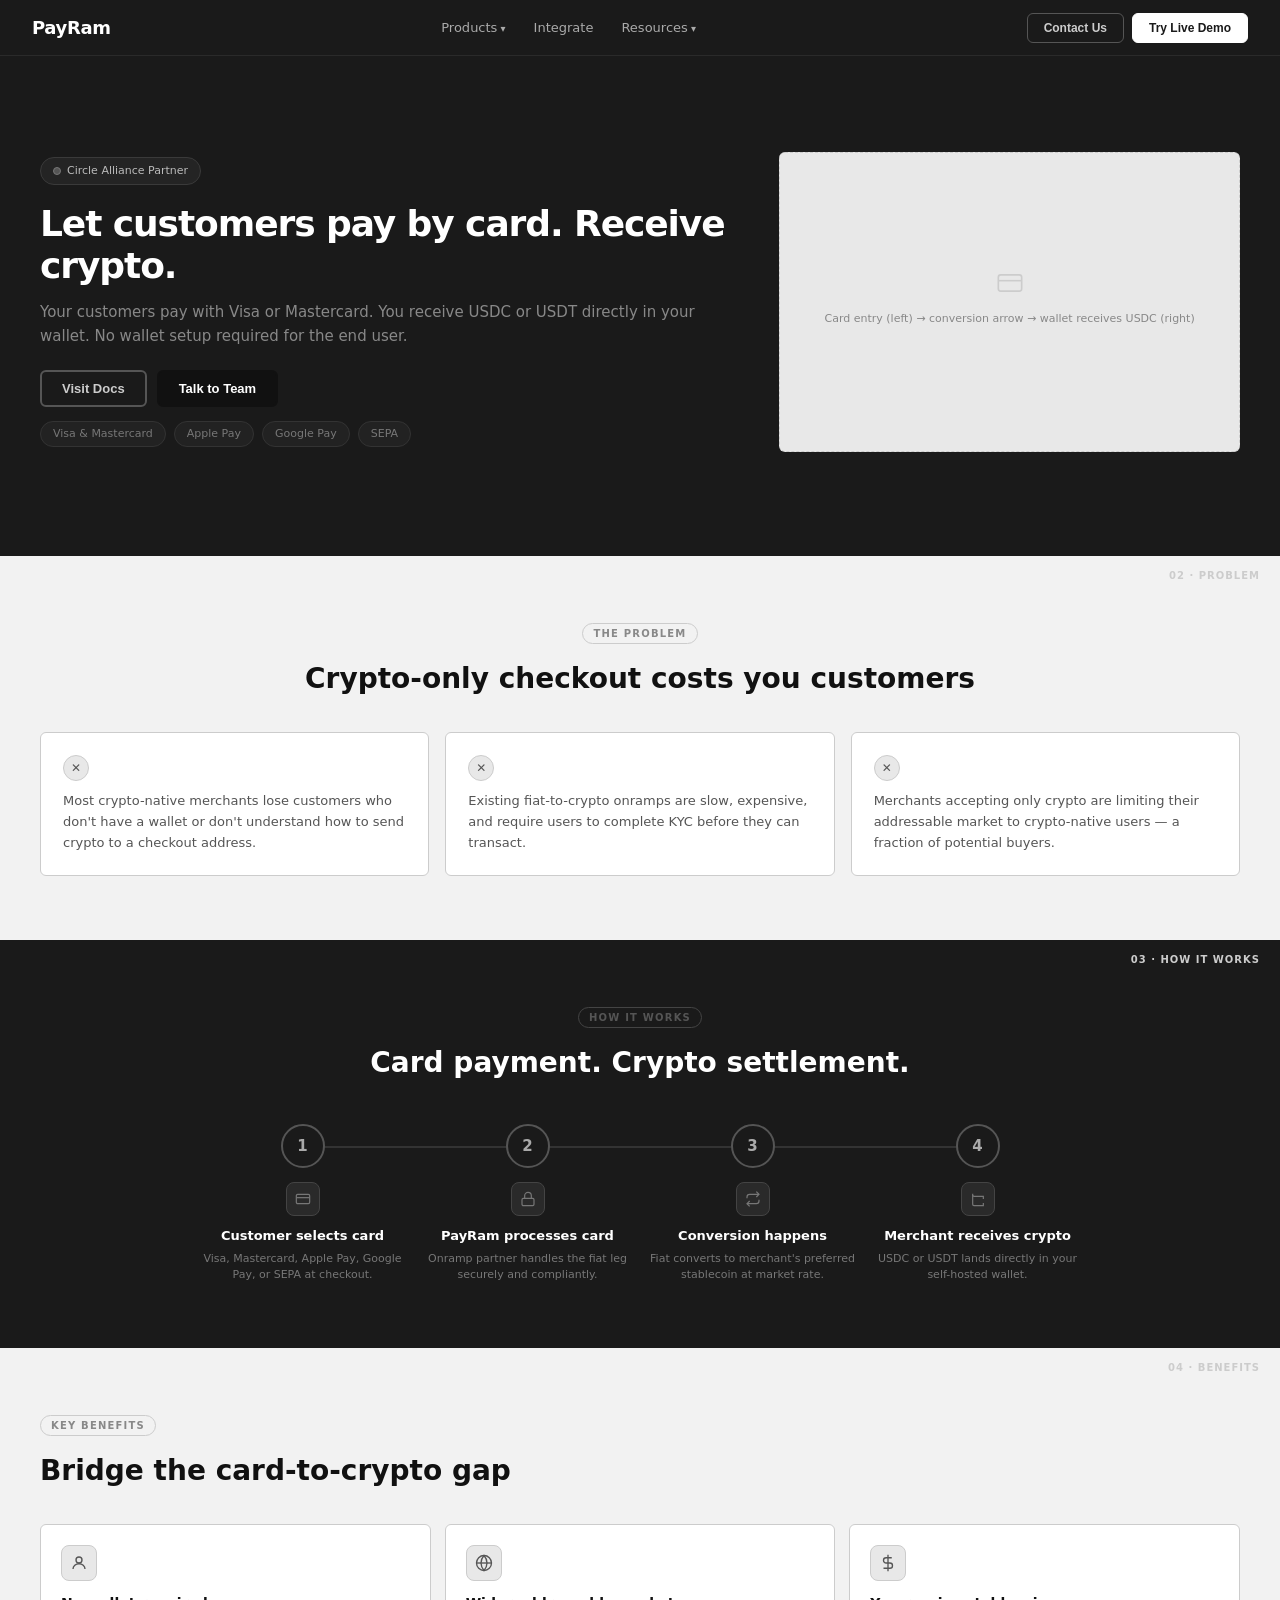
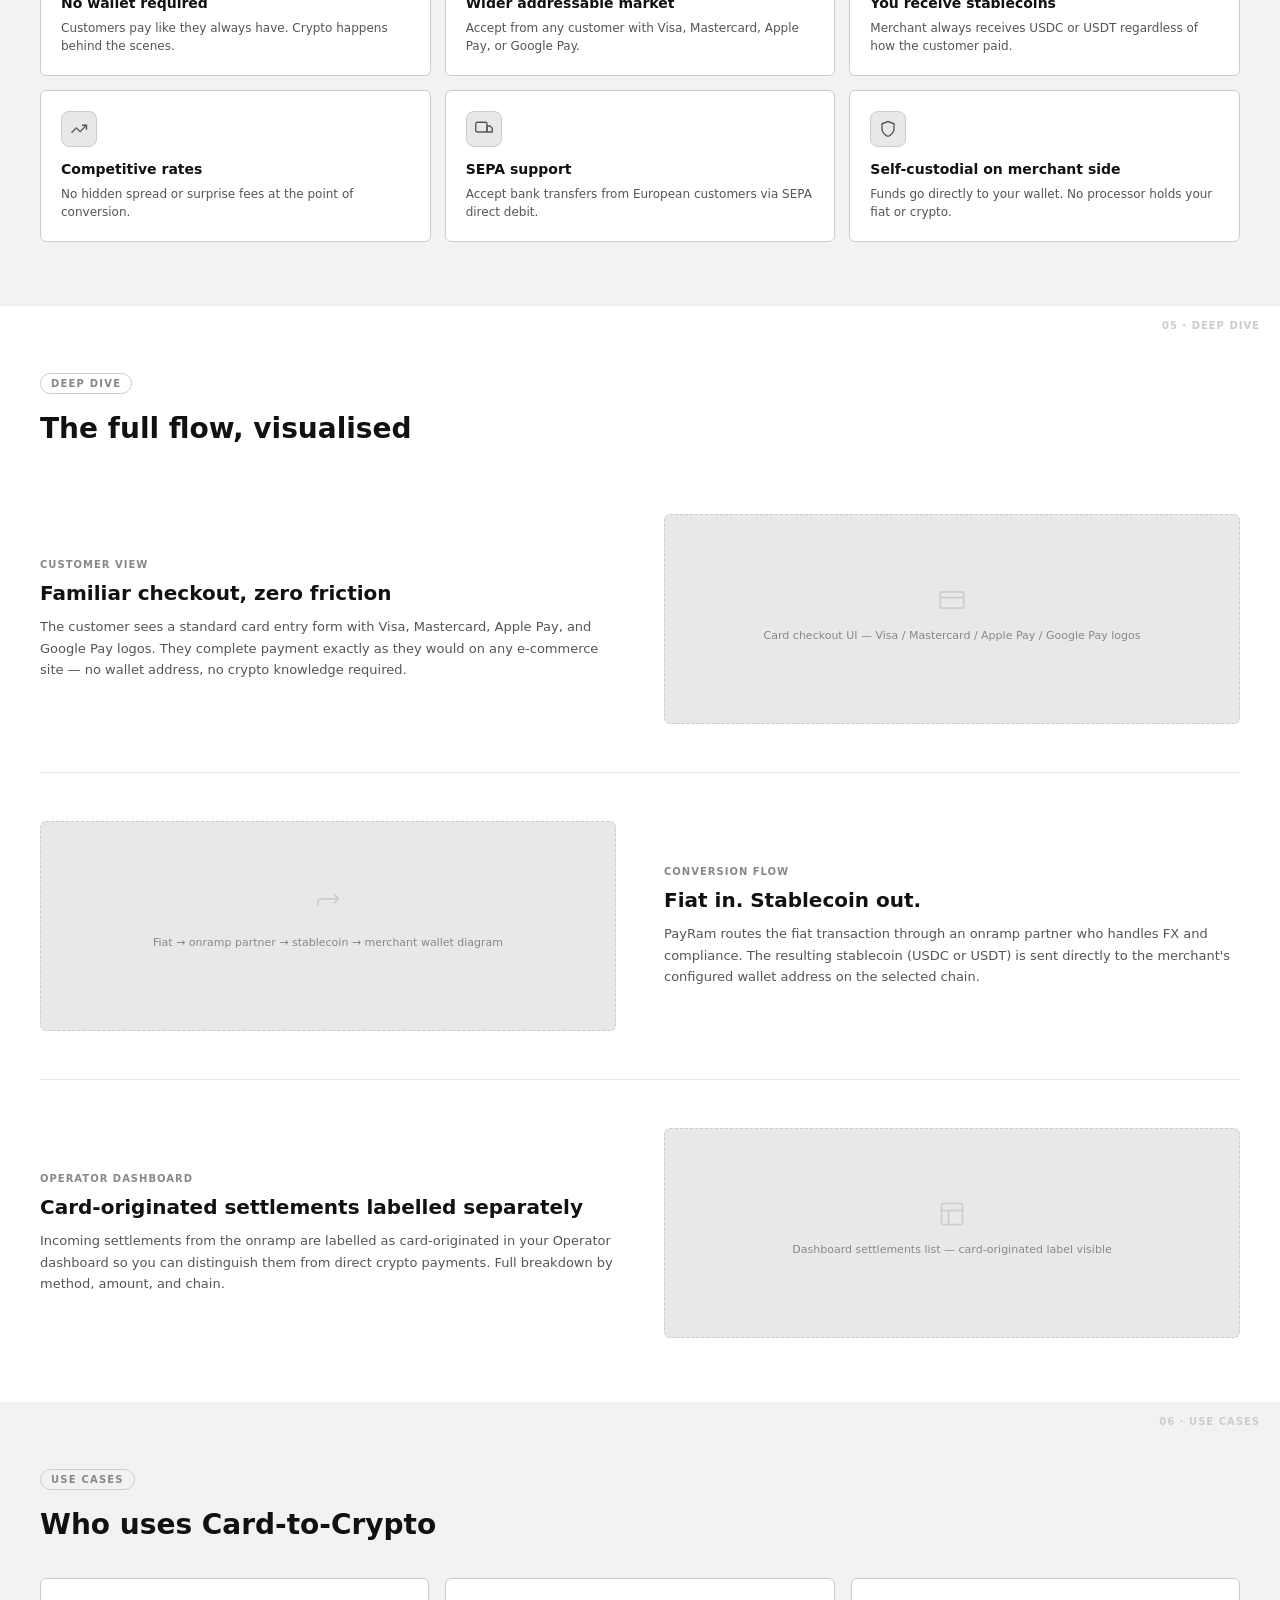
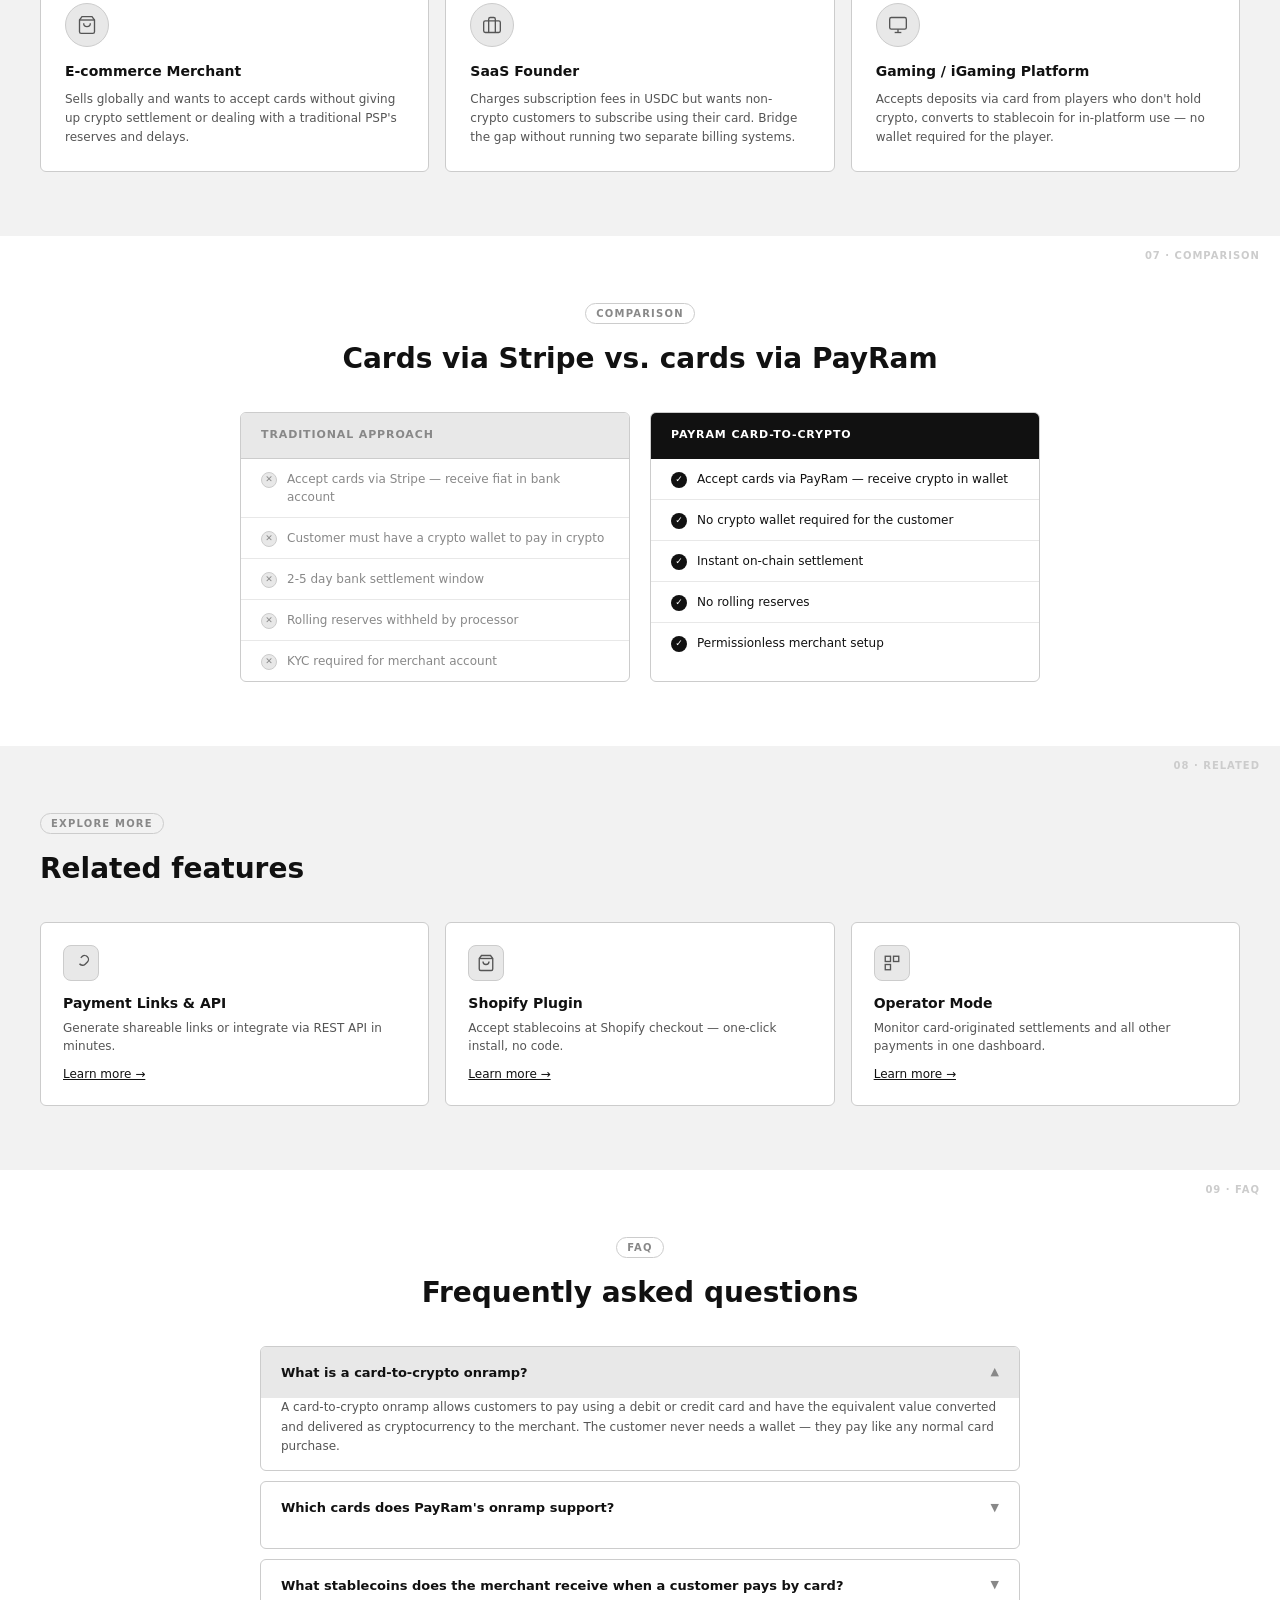
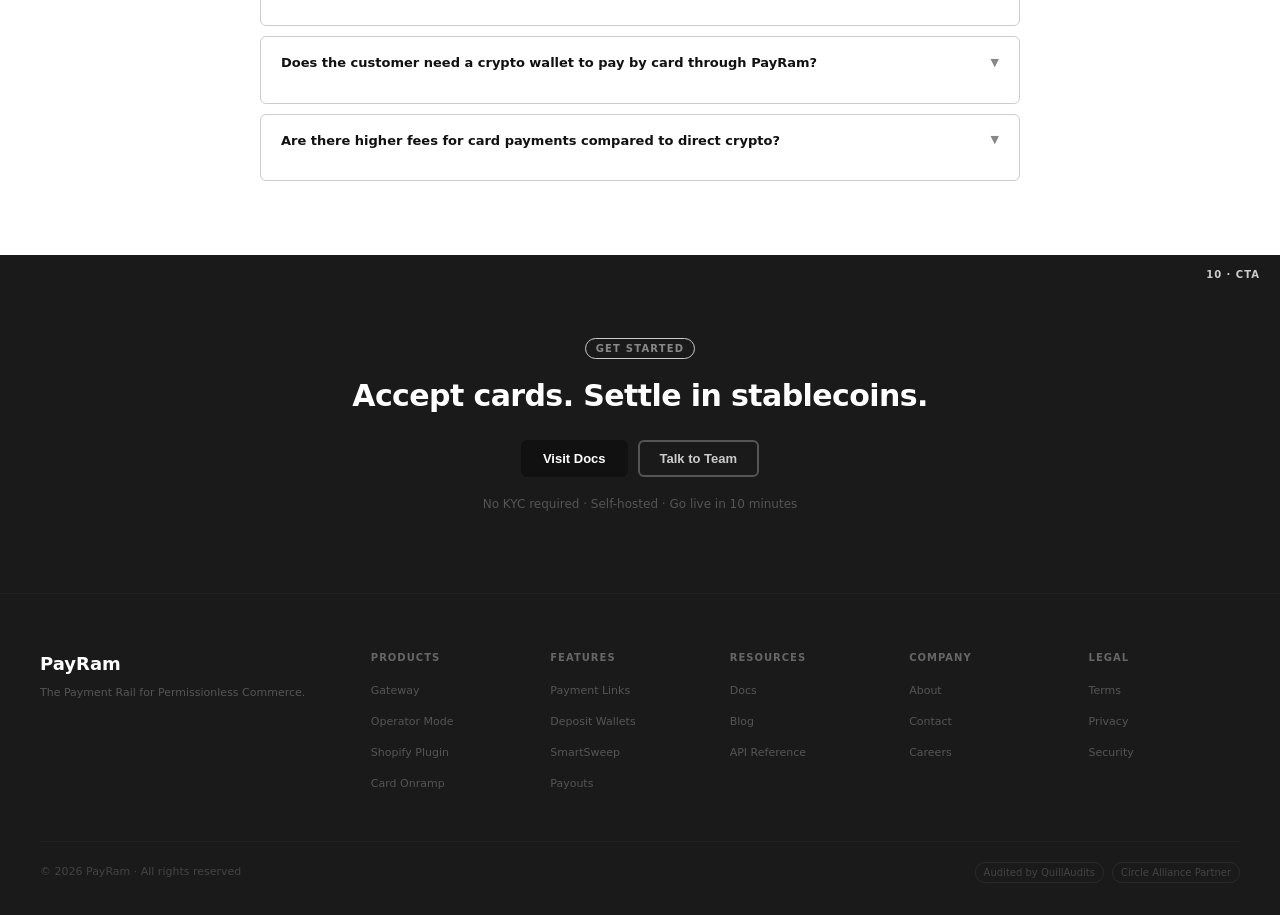
==== card-to-crypto.html @ 469abae8 "Add 8 feature page wireframes + shared CSS Pages built (all 10 sections each): - gateway.html       " ====
<!DOCTYPE html>
<html lang="en">
<head>
<meta charset="UTF-8" /><meta name="viewport" content="width=device-width, initial-scale=1.0" />
<title>Card-to-Crypto Onramp — PayRam Wireframe</title>
<link rel="stylesheet" href="wf.css" />
</head>
<body>

<nav class="nav">
  <a href="index.html" class="nav-logo">PayRam</a>
  <div class="nav-links"><span class="nav-link arr">Products</span><span class="nav-link">Integrate</span><span class="nav-link arr">Resources</span></div>
  <div class="nav-right"><button class="nav-btn nav-btn-ghost">Contact Us</button><button class="nav-btn nav-btn-solid">Try Live Demo</button></div>
</nav>

<!-- ① HERO -->
<div class="hero-fp" data-s="01 · HERO">
  <div>
    <div class="hero-badge"><div class="badge-dot"></div> Circle Alliance Partner</div>
    <h1>Let customers pay by card. Receive crypto.</h1>
    <p class="hdesc">Your customers pay with Visa or Mastercard. You receive USDC or USDT directly in your wallet. No wallet setup required for the end user.</p>
    <div class="btn-row">
      <button class="btn btn-outline" style="border-color:#555;color:#ccc">Visit Docs</button>
      <button class="btn btn-solid">Talk to Team</button>
    </div>
    <div class="pill-row">
      <span class="pill">Visa &amp; Mastercard</span>
      <span class="pill">Apple Pay</span>
      <span class="pill">Google Pay</span>
      <span class="pill">SEPA</span>
    </div>
  </div>
  <div class="ph" style="height:300px;">
    <svg viewBox="0 0 24 24"><rect x="2" y="5" width="20" height="14" rx="2"/><line x1="2" y1="10" x2="22" y2="10"/></svg>
    <div class="ph-label">Card entry (left) → conversion arrow → wallet receives USDC (right)</div>
  </div>
</div>

<!-- ② PROBLEM -->
<section class="s-gray" data-s="02 · PROBLEM">
  <div class="center"><span class="section-tag">The Problem</span><div class="section-heading">Crypto-only checkout costs you customers</div></div>
  <div class="prob-grid">
    <div class="prob-item"><div class="prob-x">✕</div><div class="prob-text">Most crypto-native merchants lose customers who don't have a wallet or don't understand how to send crypto to a checkout address.</div></div>
    <div class="prob-item"><div class="prob-x">✕</div><div class="prob-text">Existing fiat-to-crypto onramps are slow, expensive, and require users to complete KYC before they can transact.</div></div>
    <div class="prob-item"><div class="prob-x">✕</div><div class="prob-text">Merchants accepting only crypto are limiting their addressable market to crypto-native users — a fraction of potential buyers.</div></div>
  </div>
</section>

<!-- ③ HOW IT WORKS -->
<section class="s-dark" data-s="03 · HOW IT WORKS">
  <div class="center"><span class="section-tag">How It Works</span><div class="section-heading">Card payment. Crypto settlement.</div></div>
  <div class="steps-wrap">
    <div class="steps-row">
      <div class="step">
        <div class="step-num">1</div>
        <div class="step-icon"><svg viewBox="0 0 24 24"><rect x="2" y="5" width="20" height="14" rx="2"/><line x1="2" y1="10" x2="22" y2="10"/></svg></div>
        <div class="step-title">Customer selects card</div>
        <div class="step-desc">Visa, Mastercard, Apple Pay, Google Pay, or SEPA at checkout.</div>
      </div>
      <div class="step">
        <div class="step-num">2</div>
        <div class="step-icon"><svg viewBox="0 0 24 24"><rect x="3" y="11" width="18" height="11" rx="2"/><path d="M7 11V7a5 5 0 0 1 10 0v4"/></svg></div>
        <div class="step-title">PayRam processes card</div>
        <div class="step-desc">Onramp partner handles the fiat leg securely and compliantly.</div>
      </div>
      <div class="step">
        <div class="step-num">3</div>
        <div class="step-icon"><svg viewBox="0 0 24 24"><polyline points="17 1 21 5 17 9"/><path d="M3 11V9a4 4 0 0 1 4-4h14"/><polyline points="7 23 3 19 7 15"/><path d="M21 13v2a4 4 0 0 1-4 4H3"/></svg></div>
        <div class="step-title">Conversion happens</div>
        <div class="step-desc">Fiat converts to merchant's preferred stablecoin at market rate.</div>
      </div>
      <div class="step">
        <div class="step-num">4</div>
        <div class="step-icon"><svg viewBox="0 0 24 24"><path d="M20 12V8H6a2 2 0 0 1-2-2V4"/><path d="M4 6v14a2 2 0 0 0 2 2h14v-4"/></svg></div>
        <div class="step-title">Merchant receives crypto</div>
        <div class="step-desc">USDC or USDT lands directly in your self-hosted wallet.</div>
      </div>
    </div>
  </div>
</section>

<!-- ④ BENEFITS -->
<section class="s-gray" data-s="04 · BENEFITS">
  <span class="section-tag">Key Benefits</span>
  <div class="section-heading">Bridge the card-to-crypto gap</div>
  <div class="benefits-grid">
    <div class="card"><div class="ci"><svg viewBox="0 0 24 24"><circle cx="12" cy="8" r="4"/><path d="M4 20c0-4 3.6-7 8-7s8 3 8 7"/></svg></div><div class="ct">No wallet required</div><div class="cd">Customers pay like they always have. Crypto happens behind the scenes.</div></div>
    <div class="card"><div class="ci"><svg viewBox="0 0 24 24"><circle cx="12" cy="12" r="10"/><line x1="2" y1="12" x2="22" y2="12"/><path d="M12 2a15.3 15.3 0 0 1 4 10 15.3 15.3 0 0 1-4 10 15.3 15.3 0 0 1-4-10 15.3 15.3 0 0 1 4-10z"/></svg></div><div class="ct">Wider addressable market</div><div class="cd">Accept from any customer with Visa, Mastercard, Apple Pay, or Google Pay.</div></div>
    <div class="card"><div class="ci"><svg viewBox="0 0 24 24"><line x1="12" y1="1" x2="12" y2="23"/><path d="M17 5H9.5a3.5 3.5 0 0 0 0 7h5a3.5 3.5 0 0 1 0 7H6"/></svg></div><div class="ct">You receive stablecoins</div><div class="cd">Merchant always receives USDC or USDT regardless of how the customer paid.</div></div>
    <div class="card"><div class="ci"><svg viewBox="0 0 24 24"><polyline points="22 7 13.5 15.5 8.5 10.5 2 17"/><polyline points="16 7 22 7 22 13"/></svg></div><div class="ct">Competitive rates</div><div class="cd">No hidden spread or surprise fees at the point of conversion.</div></div>
    <div class="card"><div class="ci"><svg viewBox="0 0 24 24"><rect x="1" y="3" width="15" height="13" rx="2"/><polygon points="16 8 20 8 23 11 23 16 16 16 16 8"/></svg></div><div class="ct">SEPA support</div><div class="cd">Accept bank transfers from European customers via SEPA direct debit.</div></div>
    <div class="card"><div class="ci"><svg viewBox="0 0 24 24"><path d="M12 22s8-4 8-10V5l-8-3-8 3v7c0 6 8 10 8 10z"/></svg></div><div class="ct">Self-custodial on merchant side</div><div class="cd">Funds go directly to your wallet. No processor holds your fiat or crypto.</div></div>
  </div>
</section>

<!-- ⑤ DEEP DIVE -->
<section class="s-white" data-s="05 · DEEP DIVE">
  <span class="section-tag">Deep Dive</span>
  <div class="section-heading">The full flow, visualised</div>
  <div class="deepdive-rows">
    <div class="ddr">
      <div class="ddr-text"><div class="ddr-label">Customer view</div><div class="ddr-title">Familiar checkout, zero friction</div><div class="ddr-desc">The customer sees a standard card entry form with Visa, Mastercard, Apple Pay, and Google Pay logos. They complete payment exactly as they would on any e-commerce site — no wallet address, no crypto knowledge required.</div></div>
      <div class="ddr-visual"><div class="ph" style="height:210px;"><svg viewBox="0 0 24 24"><rect x="2" y="5" width="20" height="14" rx="2"/><line x1="2" y1="10" x2="22" y2="10"/></svg><div class="ph-label">Card checkout UI — Visa / Mastercard / Apple Pay / Google Pay logos</div></div></div>
    </div>
    <div class="ddr flip">
      <div class="ddr-text"><div class="ddr-label">Conversion flow</div><div class="ddr-title">Fiat in. Stablecoin out.</div><div class="ddr-desc">PayRam routes the fiat transaction through an onramp partner who handles FX and compliance. The resulting stablecoin (USDC or USDT) is sent directly to the merchant's configured wallet address on the selected chain.</div></div>
      <div class="ddr-visual"><div class="ph" style="height:210px;"><svg viewBox="0 0 24 24"><polyline points="17 1 21 5 17 9"/><path d="M3 11V9a4 4 0 0 1 4-4h14"/></svg><div class="ph-label">Fiat → onramp partner → stablecoin → merchant wallet diagram</div></div></div>
    </div>
    <div class="ddr">
      <div class="ddr-text"><div class="ddr-label">Operator dashboard</div><div class="ddr-title">Card-originated settlements labelled separately</div><div class="ddr-desc">Incoming settlements from the onramp are labelled as card-originated in your Operator dashboard so you can distinguish them from direct crypto payments. Full breakdown by method, amount, and chain.</div></div>
      <div class="ddr-visual"><div class="ph" style="height:210px;"><svg viewBox="0 0 24 24"><rect x="3" y="3" width="18" height="18" rx="2"/><line x1="3" y1="9" x2="21" y2="9"/><line x1="9" y1="21" x2="9" y2="9"/></svg><div class="ph-label">Dashboard settlements list — card-originated label visible</div></div></div>
    </div>
  </div>
</section>

<!-- ⑥ USE CASES -->
<section class="s-gray" data-s="06 · USE CASES">
  <span class="section-tag">Use Cases</span>
  <div class="section-heading">Who uses Card-to-Crypto</div>
  <div class="persona-grid">
    <div class="persona-card"><div class="persona-icon"><svg viewBox="0 0 24 24"><path d="M6 2L3 6v14a2 2 0 0 0 2 2h14a2 2 0 0 0 2-2V6l-3-4z"/><line x1="3" y1="6" x2="21" y2="6"/><path d="M16 10a4 4 0 0 1-8 0"/></svg></div><div class="persona-title">E-commerce Merchant</div><div class="persona-desc">Sells globally and wants to accept cards without giving up crypto settlement or dealing with a traditional PSP's reserves and delays.</div></div>
    <div class="persona-card"><div class="persona-icon"><svg viewBox="0 0 24 24"><rect x="2" y="7" width="20" height="14" rx="2"/><path d="M16 21V5a2 2 0 0 0-2-2h-4a2 2 0 0 0-2 2v16"/></svg></div><div class="persona-title">SaaS Founder</div><div class="persona-desc">Charges subscription fees in USDC but wants non-crypto customers to subscribe using their card. Bridge the gap without running two separate billing systems.</div></div>
    <div class="persona-card"><div class="persona-icon"><svg viewBox="0 0 24 24"><rect x="2" y="3" width="20" height="14" rx="2"/><path d="M8 21h8"/><path d="M12 17v4"/></svg></div><div class="persona-title">Gaming / iGaming Platform</div><div class="persona-desc">Accepts deposits via card from players who don't hold crypto, converts to stablecoin for in-platform use — no wallet required for the player.</div></div>
  </div>
</section>

<!-- ⑦ COMPARISON -->
<section class="s-white" data-s="07 · COMPARISON">
  <div class="center"><span class="section-tag">Comparison</span><div class="section-heading">Cards via Stripe vs. cards via PayRam</div></div>
  <div class="cmp-split">
    <div class="cmp-col">
      <div class="cmp-hdr old">Traditional Approach</div>
      <div class="cmp-row old-row"><div class="cmp-dot x">✕</div>Accept cards via Stripe — receive fiat in bank account</div>
      <div class="cmp-row old-row"><div class="cmp-dot x">✕</div>Customer must have a crypto wallet to pay in crypto</div>
      <div class="cmp-row old-row"><div class="cmp-dot x">✕</div>2-5 day bank settlement window</div>
      <div class="cmp-row old-row"><div class="cmp-dot x">✕</div>Rolling reserves withheld by processor</div>
      <div class="cmp-row old-row"><div class="cmp-dot x">✕</div>KYC required for merchant account</div>
    </div>
    <div class="cmp-col">
      <div class="cmp-hdr new">PayRam Card-to-Crypto</div>
      <div class="cmp-row new-row"><div class="cmp-dot ok">✓</div>Accept cards via PayRam — receive crypto in wallet</div>
      <div class="cmp-row new-row"><div class="cmp-dot ok">✓</div>No crypto wallet required for the customer</div>
      <div class="cmp-row new-row"><div class="cmp-dot ok">✓</div>Instant on-chain settlement</div>
      <div class="cmp-row new-row"><div class="cmp-dot ok">✓</div>No rolling reserves</div>
      <div class="cmp-row new-row"><div class="cmp-dot ok">✓</div>Permissionless merchant setup</div>
    </div>
  </div>
</section>

<!-- ⑧ RELATED -->
<section class="s-gray" data-s="08 · RELATED">
  <span class="section-tag">Explore More</span><div class="section-heading">Related features</div>
  <div class="related-grid">
    <div class="related-card card"><div class="ci"><svg viewBox="0 0 24 24"><path d="M10 13a5 5 0 0 0 7.54.54l3-3a5 5 0 0 0-7.07-7.07l-1.72 1.71"/></svg></div><div class="ct">Payment Links &amp; API</div><div class="cd">Generate shareable links or integrate via REST API in minutes.</div><a class="related-link" href="payment-links.html">Learn more →</a></div>
    <div class="related-card card"><div class="ci"><svg viewBox="0 0 24 24"><path d="M6 2L3 6v14a2 2 0 0 0 2 2h14a2 2 0 0 0 2-2V6l-3-4z"/><line x1="3" y1="6" x2="21" y2="6"/><path d="M16 10a4 4 0 0 1-8 0"/></svg></div><div class="ct">Shopify Plugin</div><div class="cd">Accept stablecoins at Shopify checkout — one-click install, no code.</div><a class="related-link" href="shopify.html">Learn more →</a></div>
    <div class="related-card card"><div class="ci"><svg viewBox="0 0 24 24"><rect x="3" y="3" width="7" height="7"/><rect x="14" y="3" width="7" height="7"/><rect x="3" y="14" width="7" height="7"/></svg></div><div class="ct">Operator Mode</div><div class="cd">Monitor card-originated settlements and all other payments in one dashboard.</div><a class="related-link" href="operator.html">Learn more →</a></div>
  </div>
</section>

<!-- ⑨ FAQ -->
<section class="s-white" data-s="09 · FAQ">
  <div class="center"><span class="section-tag">FAQ</span><div class="section-heading">Frequently asked questions</div></div>
  <div class="faq-wrap">
    <div class="faq-item open"><div class="faq-q">What is a card-to-crypto onramp? <span class="faq-arrow">▲</span></div><div class="faq-a">A card-to-crypto onramp allows customers to pay using a debit or credit card and have the equivalent value converted and delivered as cryptocurrency to the merchant. The customer never needs a wallet — they pay like any normal card purchase.</div></div>
    <div class="faq-item"><div class="faq-q">Which cards does PayRam's onramp support? <span class="faq-arrow">▼</span></div><div class="faq-a"></div></div>
    <div class="faq-item"><div class="faq-q">What stablecoins does the merchant receive when a customer pays by card? <span class="faq-arrow">▼</span></div><div class="faq-a"></div></div>
    <div class="faq-item"><div class="faq-q">Does the customer need a crypto wallet to pay by card through PayRam? <span class="faq-arrow">▼</span></div><div class="faq-a"></div></div>
    <div class="faq-item"><div class="faq-q">Are there higher fees for card payments compared to direct crypto? <span class="faq-arrow">▼</span></div><div class="faq-a"></div></div>
  </div>
</section>

<!-- ⑩ CTA -->
<section class="cta-sec" data-s="10 · CTA">
  <div class="section-tag">Get Started</div>
  <div class="cta-headline">Accept cards. Settle in stablecoins.</div>
  <div class="btn-row"><button class="btn btn-solid">Visit Docs</button><button class="btn btn-outline" style="border-color:#555;color:#ccc">Talk to Team</button></div>
  <div class="cta-sub">No KYC required · Self-hosted · Go live in 10 minutes</div>
</section>

<footer class="footer">
  <div class="footer-cols">
    <div><div class="footer-logo">PayRam</div><div class="footer-tagline">The Payment Rail for Permissionless Commerce.</div></div>
    <div><div class="footer-col-title">Products</div><ul class="footer-links"><li><a href="gateway.html">Gateway</a></li><li><a href="operator.html">Operator Mode</a></li><li><a href="shopify.html">Shopify Plugin</a></li><li><a href="card-to-crypto.html">Card Onramp</a></li></ul></div>
    <div><div class="footer-col-title">Features</div><ul class="footer-links"><li><a href="payment-links.html">Payment Links</a></li><li><a href="deposit-wallets.html">Deposit Wallets</a></li><li><a href="smartsweep.html">SmartSweep</a></li><li><a href="payouts.html">Payouts</a></li></ul></div>
    <div><div class="footer-col-title">Resources</div><ul class="footer-links"><li><a href="#">Docs</a></li><li><a href="#">Blog</a></li><li><a href="#">API Reference</a></li></ul></div>
    <div><div class="footer-col-title">Company</div><ul class="footer-links"><li><a href="#">About</a></li><li><a href="#">Contact</a></li><li><a href="#">Careers</a></li></ul></div>
    <div><div class="footer-col-title">Legal</div><ul class="footer-links"><li><a href="#">Terms</a></li><li><a href="#">Privacy</a></li><li><a href="#">Security</a></li></ul></div>
  </div>
  <div class="footer-bar"><div class="footer-bar-text">© 2026 PayRam · All rights reserved</div><div class="footer-bar-badges"><span class="footer-bar-badge">Audited by QuillAudits</span><span class="footer-bar-badge">Circle Alliance Partner</span></div></div>
</footer>
</body></html>
---- wf.css ----
/* ═══════════════════════════════════════════════════
   wf.css — PayRam Feature Page Wireframe Shared Styles
═══════════════════════════════════════════════════ */
*, *::before, *::after { box-sizing: border-box; margin: 0; padding: 0; }

:root {
  --black: #111;
  --dark:  #1a1a1a;
  --mid:   #555;
  --light: #888;
  --border:#ccc;
  --pale:  #e8e8e8;
  --bg:    #f2f2f2;
  --white: #fff;
  --r:     6px;
  --font:  'Inter', system-ui, sans-serif;
}

body { font-family: var(--font); background: var(--white); color: var(--black); line-height: 1.5; }

/* ── Typography ── */
.section-tag { display: inline-block; font-size: 10px; font-weight: 700; text-transform: uppercase; letter-spacing: .12em; color: var(--light); border: 1px solid var(--border); border-radius: 20px; padding: 2px 10px; margin-bottom: 14px; }
.section-heading { font-size: 28px; font-weight: 700; color: var(--black); margin-bottom: 10px; }
.section-sub { font-size: 14px; color: var(--mid); max-width: 560px; }
.center { text-align: center; }
.center .section-sub { margin: 0 auto; }

/* ── Buttons ── */
.btn { display: inline-flex; align-items: center; gap: 6px; padding: 9px 20px; border-radius: var(--r); font-size: 13px; font-weight: 600; cursor: default; user-select: none; }
.btn-solid  { background: var(--black); color: var(--white); border: 2px solid var(--black); }
.btn-outline { background: transparent; color: var(--black); border: 2px solid var(--black); }
.btn-row { display: flex; gap: 10px; flex-wrap: wrap; margin-top: 22px; }

/* ── Pills ── */
.pill { display: inline-flex; align-items: center; background: #222; border: 1px solid #333; border-radius: 20px; padding: 4px 12px; font-size: 11px; color: #777; }
.pill-row { display: flex; flex-wrap: wrap; gap: 8px; margin-top: 14px; }

/* ── Placeholder ── */
.ph { background: var(--pale); border: 1.5px dashed var(--border); border-radius: var(--r); display: flex; flex-direction: column; align-items: center; justify-content: center; gap: 6px; }
.ph-label { font-size: 11px; color: var(--light); text-align: center; padding: 8px; }
.ph svg { width: 28px; height: 28px; stroke: var(--border); fill: none; stroke-width: 1.4; }

/* ── Card ── */
.card { background: var(--white); border: 1.5px solid var(--border); border-radius: var(--r); padding: 20px; }
.ci { width: 36px; height: 36px; background: var(--pale); border: 1px solid var(--border); border-radius: 8px; display: flex; align-items: center; justify-content: center; margin-bottom: 12px; flex-shrink: 0; }
.ci svg { width: 18px; height: 18px; stroke: var(--mid); fill: none; stroke-width: 1.8; }
.ct { font-size: 14px; font-weight: 700; color: var(--black); margin-bottom: 5px; }
.cd { font-size: 12px; color: var(--mid); line-height: 1.5; }

/* ── Section shell ── */
section { padding: 64px 40px; position: relative; }
section::before { content: attr(data-s); position: absolute; top: 12px; right: 20px; font-size: 10px; font-weight: 700; text-transform: uppercase; letter-spacing: .1em; color: var(--border); }
.s-white { background: var(--white); }
.s-gray  { background: var(--bg); }
.s-dark  { background: var(--dark); color: var(--white); }
/* dark overrides */
.s-dark .section-heading { color: var(--white); }
.s-dark .section-tag { color: #555; border-color: #444; }
.s-dark .section-sub { color: #999; }
.s-dark .card { background: #222; border-color: #333; }
.s-dark .ct { color: var(--white); }
.s-dark .cd { color: #888; }
.s-dark .ci { background: #2a2a2a; border-color: #444; }
.s-dark .ci svg { stroke: #777; }
.s-dark .btn-solid { background: var(--white); color: var(--black); border-color: var(--white); }
.s-dark .btn-outline { color: var(--white); border-color: #555; }
.s-dark .ph { background: #2a2a2a; border-color: #3a3a3a; }
.s-dark .ph-label { color: #555; }
.s-dark .ph svg { stroke: #3a3a3a; }

/* ════════════════════════════════════
   NAV
════════════════════════════════════ */
.nav { position: sticky; top: 0; z-index: 100; background: var(--dark); display: flex; align-items: center; justify-content: space-between; padding: 0 32px; height: 56px; border-bottom: 1px solid #2a2a2a; }
.nav-logo { font-size: 18px; font-weight: 800; color: var(--white); letter-spacing: -.02em; text-decoration: none; }
.nav-links { display: flex; gap: 4px; }
.nav-link { font-size: 13px; color: #aaa; padding: 6px 12px; cursor: default; }
.nav-link.arr::after { content: ' ▾'; font-size: 10px; }
.nav-right { display: flex; gap: 8px; }
.nav-btn { font-size: 12px; font-weight: 600; padding: 7px 16px; border-radius: var(--r); cursor: default; }
.nav-btn-ghost { border: 1.5px solid #555; color: #ccc; background: transparent; }
.nav-btn-solid { border: 1.5px solid var(--white); color: var(--dark); background: var(--white); }

/* ════════════════════════════════════
   HERO — feature page
════════════════════════════════════ */
.hero-fp { background: var(--dark); padding: 72px 40px 80px; display: grid; grid-template-columns: 3fr 2fr; gap: 48px; align-items: center; min-height: 500px; }
.hero-badge { display: inline-flex; align-items: center; gap: 6px; background: #242424; border: 1px solid #3a3a3a; border-radius: 20px; padding: 5px 12px; font-size: 11px; color: #bbb; margin-bottom: 18px; }
.badge-dot { width: 8px; height: 8px; background: #555; border-radius: 50%; border: 1px solid #777; }
.hero-fp h1 { font-size: 36px; font-weight: 800; color: var(--white); line-height: 1.15; letter-spacing: -.03em; margin-bottom: 14px; }
.hero-fp .hdesc { font-size: 15px; color: #888; line-height: 1.6; }

/* ════════════════════════════════════
   PROBLEM STATEMENT
════════════════════════════════════ */
.prob-grid { display: grid; grid-template-columns: repeat(3, 1fr); gap: 16px; margin-top: 32px; }
.prob-item { padding: 22px; background: var(--white); border: 1.5px solid var(--border); border-radius: var(--r); }
.prob-x { width: 26px; height: 26px; background: var(--pale); border: 1px solid var(--border); border-radius: 50%; display: flex; align-items: center; justify-content: center; margin-bottom: 10px; font-size: 12px; font-weight: 700; color: var(--mid); }
.prob-text { font-size: 13px; color: var(--mid); line-height: 1.6; }

/* ════════════════════════════════════
   HOW IT WORKS
════════════════════════════════════ */
.steps-wrap { max-width: 900px; margin: 40px auto 0; }
.steps-row { display: flex; gap: 0; align-items: flex-start; position: relative; }
.steps-row::before { content: ''; position: absolute; top: 22px; left: calc(12.5%); right: calc(12.5%); height: 2px; background: var(--border); z-index: 0; }
.s-dark .steps-row::before { background: #333; }
.step { flex: 1; text-align: center; padding: 0 10px; position: relative; z-index: 1; }
.step-num { width: 44px; height: 44px; border-radius: 50%; border: 2px solid var(--border); background: var(--white); display: flex; align-items: center; justify-content: center; margin: 0 auto 14px; font-size: 15px; font-weight: 800; color: var(--mid); }
.s-dark .step-num { background: var(--dark); border-color: #555; color: #aaa; }
.step-icon { width: 34px; height: 34px; background: var(--pale); border: 1px solid var(--border); border-radius: 8px; margin: 0 auto 10px; display: flex; align-items: center; justify-content: center; }
.step-icon svg { width: 16px; height: 16px; stroke: var(--mid); fill: none; stroke-width: 1.8; }
.s-dark .step-icon { background: #2a2a2a; border-color: #444; }
.s-dark .step-icon svg { stroke: #777; }
.step-title { font-size: 13px; font-weight: 700; color: var(--black); margin-bottom: 5px; }
.s-dark .step-title { color: var(--white); }
.step-desc { font-size: 11px; color: var(--mid); line-height: 1.5; }
.s-dark .step-desc { color: #777; }

/* ════════════════════════════════════
   KEY BENEFITS
════════════════════════════════════ */
.benefits-grid { display: grid; grid-template-columns: repeat(3, 1fr); gap: 14px; margin-top: 32px; }

/* ════════════════════════════════════
   FEATURE DEEP-DIVE
════════════════════════════════════ */
.deepdive-rows { margin-top: 16px; }
.ddr { display: grid; grid-template-columns: 1fr 1fr; gap: 48px; align-items: center; padding: 48px 0; border-bottom: 1px solid var(--pale); }
.ddr:last-child { border-bottom: none; padding-bottom: 0; }
.ddr.flip { }
.ddr.flip .ddr-text { order: 2; }
.ddr.flip .ddr-visual { order: 1; }
.ddr-label { font-size: 10px; font-weight: 700; text-transform: uppercase; letter-spacing: .1em; color: var(--light); margin-bottom: 8px; }
.ddr-title { font-size: 20px; font-weight: 700; color: var(--black); margin-bottom: 10px; line-height: 1.3; }
.ddr-desc { font-size: 13px; color: var(--mid); line-height: 1.65; }

/* ════════════════════════════════════
   USE CASES
════════════════════════════════════ */
.persona-grid { display: grid; grid-template-columns: repeat(3, 1fr); gap: 16px; margin-top: 32px; }
.persona-card { padding: 24px; border: 1.5px solid var(--border); border-radius: var(--r); background: var(--white); }
.persona-icon { width: 44px; height: 44px; background: var(--pale); border: 1.5px solid var(--border); border-radius: 50%; display: flex; align-items: center; justify-content: center; margin-bottom: 14px; }
.persona-icon svg { width: 20px; height: 20px; stroke: var(--mid); fill: none; stroke-width: 1.6; }
.persona-title { font-size: 14px; font-weight: 700; color: var(--black); margin-bottom: 8px; }
.persona-desc { font-size: 12px; color: var(--mid); line-height: 1.6; }

/* ════════════════════════════════════
   COMPARISON
════════════════════════════════════ */
.cmp-split { display: grid; grid-template-columns: 1fr 1fr; gap: 20px; margin-top: 32px; max-width: 800px; margin-left: auto; margin-right: auto; }
.cmp-col { border: 1.5px solid var(--border); border-radius: var(--r); overflow: hidden; }
.cmp-hdr { padding: 14px 20px; font-size: 11px; font-weight: 700; text-transform: uppercase; letter-spacing: .08em; border-bottom: 1.5px solid var(--border); }
.cmp-hdr.old { background: var(--pale); color: var(--light); }
.cmp-hdr.new { background: var(--black); color: var(--white); border-color: var(--black); }
.cmp-row { display: flex; align-items: flex-start; gap: 10px; padding: 11px 20px; border-bottom: 1px solid var(--pale); font-size: 12px; line-height: 1.5; }
.cmp-row:last-child { border-bottom: none; }
.cmp-row.old-row { color: var(--light); }
.cmp-row.new-row { color: var(--black); font-weight: 500; }
.cmp-dot { width: 16px; height: 16px; border-radius: 50%; flex-shrink: 0; margin-top: 2px; display: flex; align-items: center; justify-content: center; font-size: 9px; font-weight: 700; }
.cmp-dot.x { background: var(--pale); color: var(--light); border: 1px solid var(--border); }
.cmp-dot.ok { background: var(--black); color: var(--white); }

/* ════════════════════════════════════
   RELATED FEATURES
════════════════════════════════════ */
.related-grid { display: grid; grid-template-columns: repeat(3, 1fr); gap: 16px; margin-top: 32px; }
.related-card { padding: 22px; border: 1.5px solid var(--border); border-radius: var(--r); }
.related-link { font-size: 12px; color: var(--black); text-decoration: underline; display: block; margin-top: 10px; }

/* ════════════════════════════════════
   FAQ
════════════════════════════════════ */
.faq-wrap { max-width: 760px; margin: 32px auto 0; }
.faq-item { border: 1.5px solid var(--border); border-radius: var(--r); margin-bottom: 10px; overflow: hidden; }
.faq-q { display: flex; justify-content: space-between; align-items: center; padding: 16px 20px; font-size: 13px; font-weight: 600; color: var(--black); cursor: default; }
.faq-arrow { font-size: 11px; color: var(--light); margin-left: 12px; flex-shrink: 0; }
.faq-a { padding: 0 20px 14px; font-size: 12px; color: var(--mid); line-height: 1.6; }
.faq-item.open .faq-q { background: var(--pale); }

/* ════════════════════════════════════
   CTA SECTION
════════════════════════════════════ */
.cta-sec { background: var(--dark); padding: 80px 40px; text-align: center; }
.cta-headline { font-size: 30px; font-weight: 800; color: var(--white); letter-spacing: -.02em; margin-bottom: 8px; }
.cta-sub { font-size: 12px; color: #555; margin-top: 18px; }
.cta-sec .btn-row { justify-content: center; }

/* ════════════════════════════════════
   FOOTER
════════════════════════════════════ */
.footer { background: var(--dark); padding: 56px 40px 32px; color: #bbb; border-top: 1px solid #222; }
.footer-cols { display: grid; grid-template-columns: 2fr 1fr 1fr 1fr 1fr 1fr; gap: 28px; margin-bottom: 40px; }
.footer-logo { font-size: 18px; font-weight: 800; color: var(--white); margin-bottom: 8px; }
.footer-tagline { font-size: 11px; color: #555; margin-bottom: 16px; }
.footer-socials { display: flex; gap: 8px; }
.footer-social { width: 30px; height: 30px; border: 1.5px solid #2a2a2a; border-radius: 6px; display: flex; align-items: center; justify-content: center; }
.footer-social svg { width: 13px; height: 13px; stroke: #555; fill: none; stroke-width: 1.8; }
.footer-col-title { font-size: 10px; font-weight: 700; text-transform: uppercase; letter-spacing: .1em; color: #666; margin-bottom: 12px; }
.footer-links { list-style: none; }
.footer-links li { margin-bottom: 7px; }
.footer-links a { font-size: 11px; color: #555; text-decoration: none; }
.footer-bar { border-top: 1px solid #222; padding-top: 20px; display: flex; align-items: center; justify-content: space-between; flex-wrap: wrap; gap: 10px; }
.footer-bar-text { font-size: 11px; color: #444; }
.footer-bar-badges { display: flex; gap: 8px; }
.footer-bar-badge { font-size: 10px; color: #444; border: 1px solid #2a2a2a; border-radius: 10px; padding: 2px 8px; }
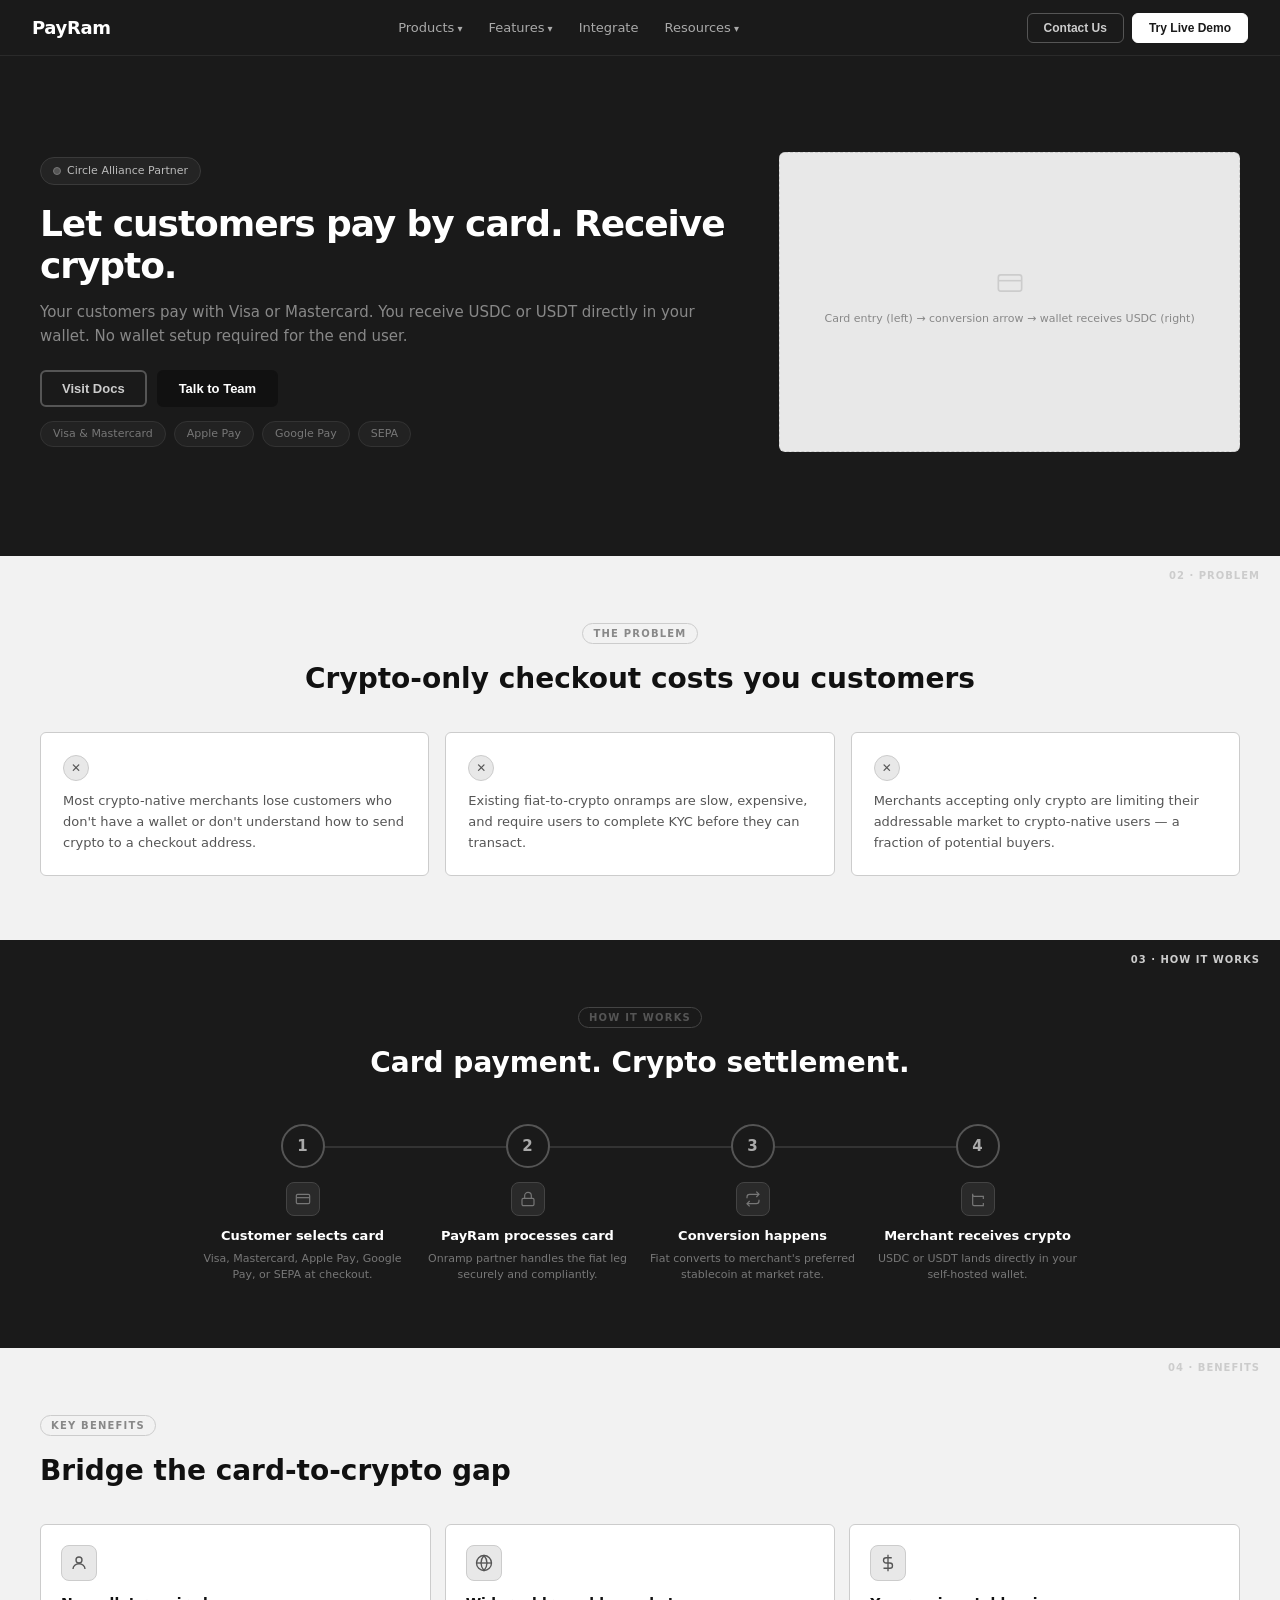
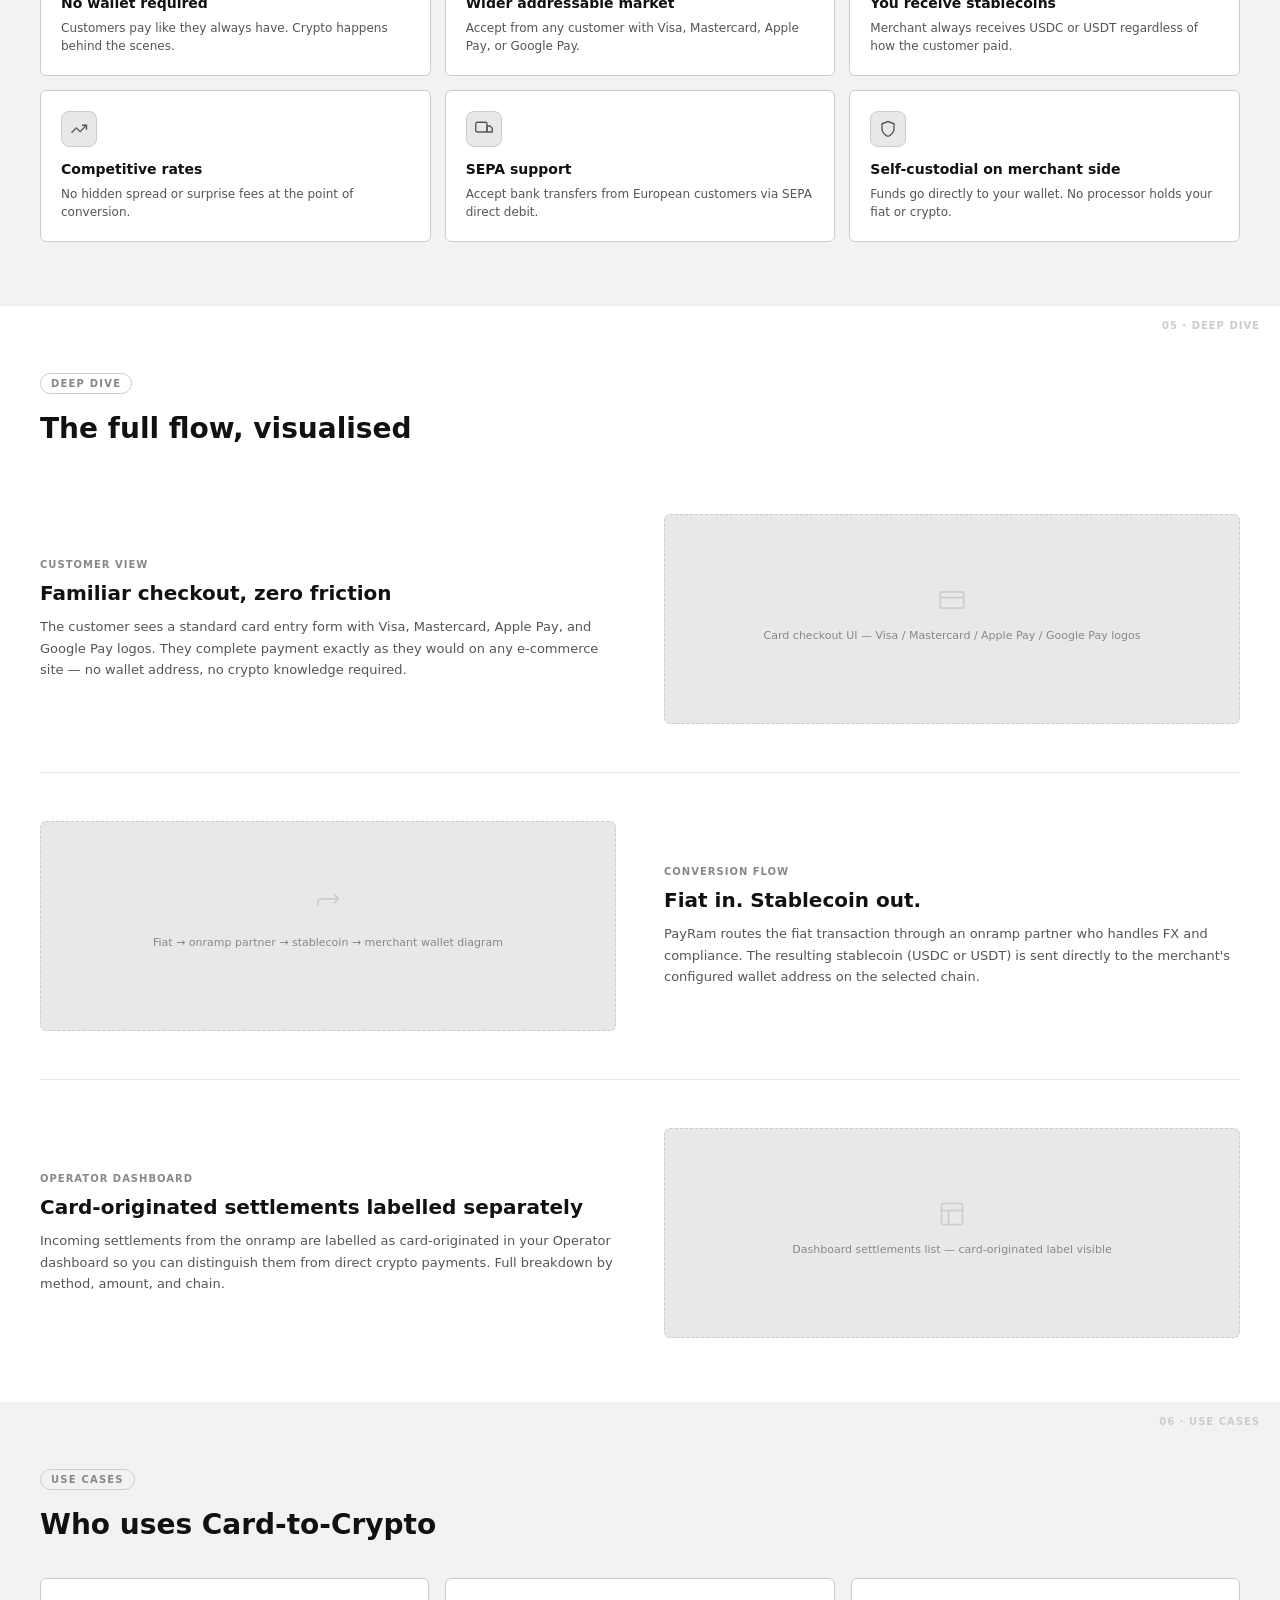
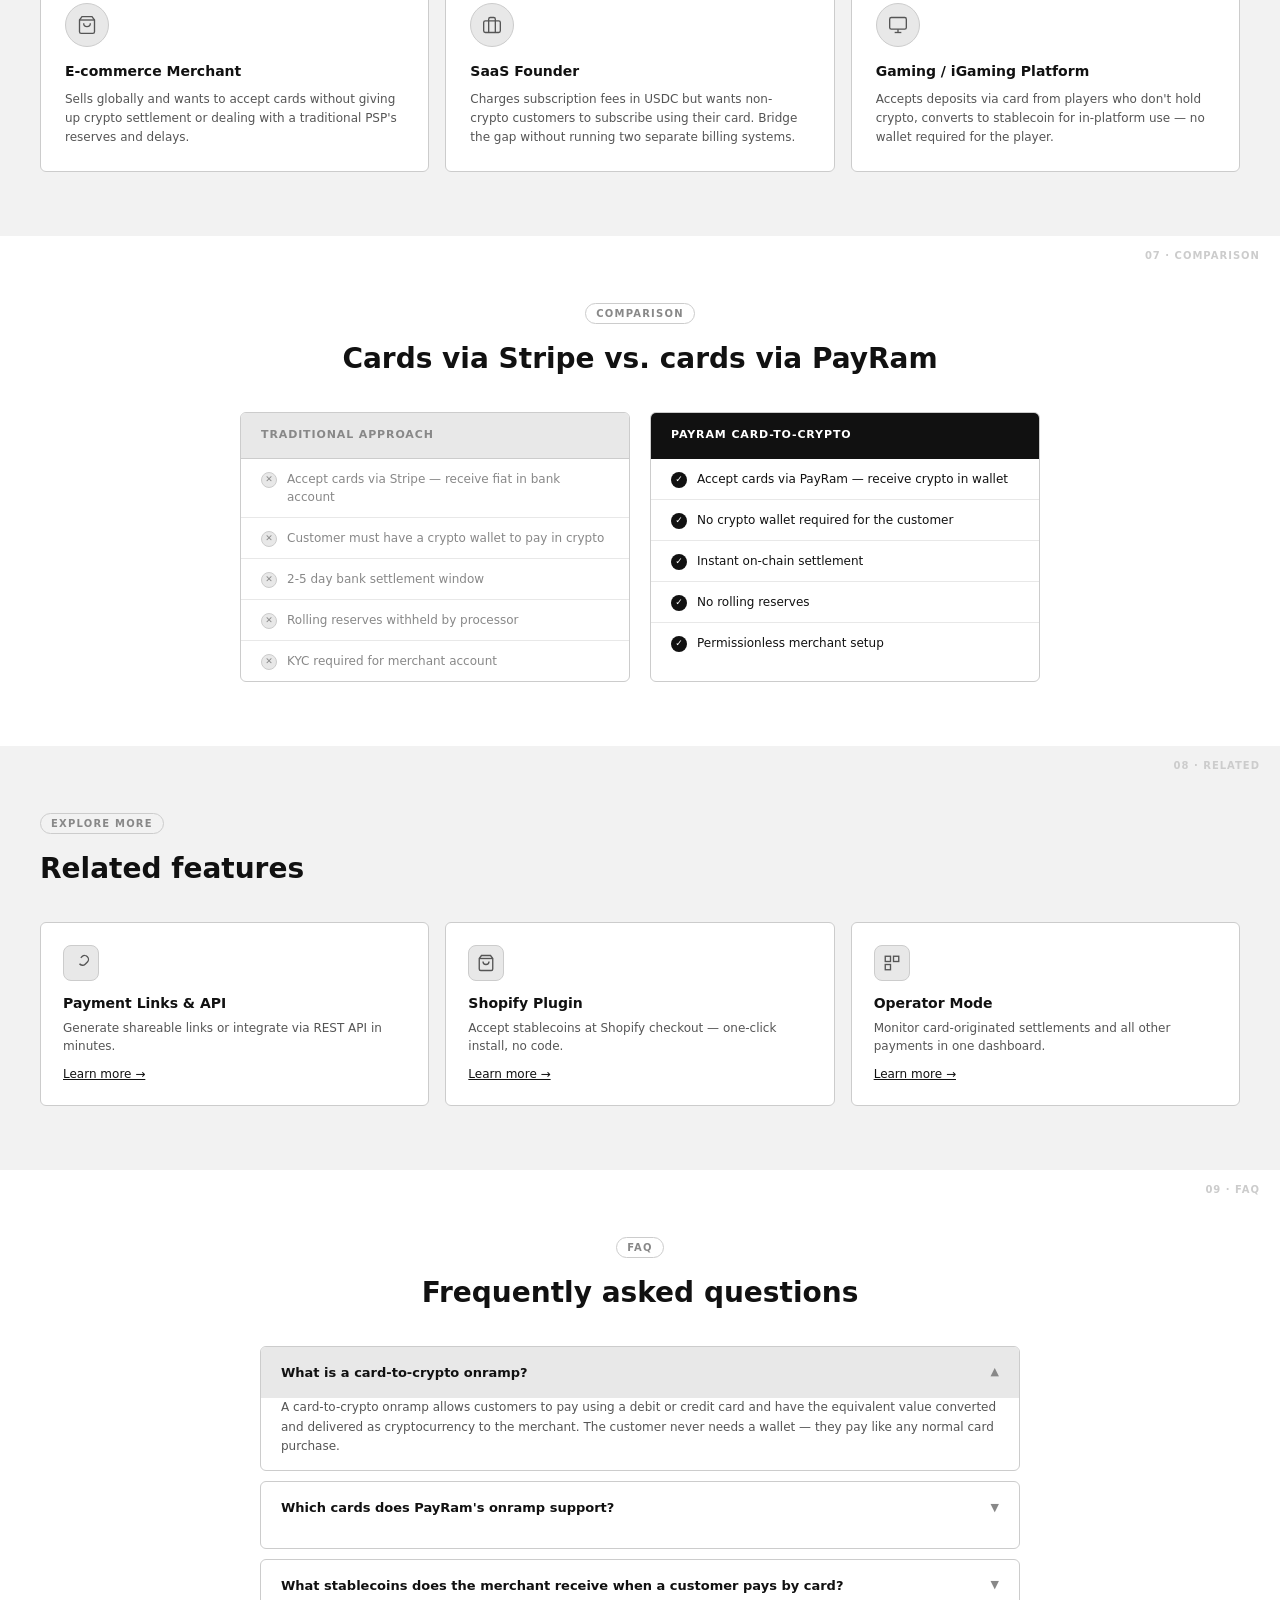
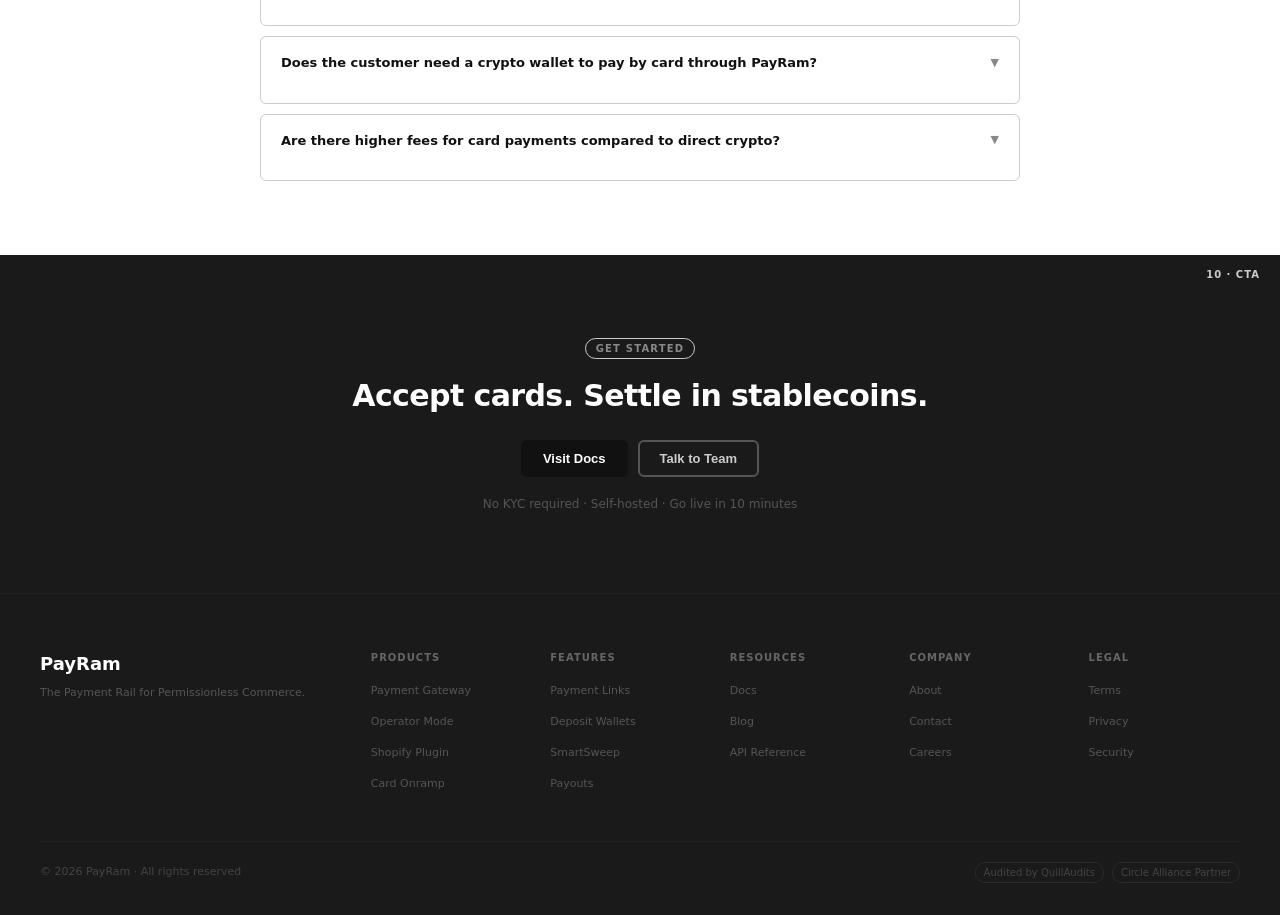
==== commit 25a6c131: "Add nav dropdowns and footer links to all pages - Add CSS-only hover dropdown nav to all 8 feature p" ====
--- a/card-to-crypto.html
+++ b/card-to-crypto.html
@@ -9,8 +9,38 @@
 
 <nav class="nav">
   <a href="index.html" class="nav-logo">PayRam</a>
-  <div class="nav-links"><span class="nav-link arr">Products</span><span class="nav-link">Integrate</span><span class="nav-link arr">Resources</span></div>
-  <div class="nav-right"><button class="nav-btn nav-btn-ghost">Contact Us</button><button class="nav-btn nav-btn-solid">Try Live Demo</button></div>
+  <div class="nav-links">
+    <div class="nav-item">
+      <span class="nav-link arr">Products</span>
+      <div class="nav-drop">
+        <a href="gateway.html" class="nav-drop-link"><span class="ndl-icon"><svg viewBox="0 0 24 24"><polygon points="13 2 3 14 12 14 11 22 21 10 12 10 13 2"/></svg></span>Payment Gateway</a>
+        <a href="operator.html" class="nav-drop-link"><span class="ndl-icon"><svg viewBox="0 0 24 24"><rect x="3" y="3" width="7" height="7"/><rect x="14" y="3" width="7" height="7"/><rect x="3" y="14" width="7" height="7"/></svg></span>Operator Mode</a>
+        <a href="shopify.html" class="nav-drop-link"><span class="ndl-icon"><svg viewBox="0 0 24 24"><path d="M6 2L3 6v14a2 2 0 0 0 2 2h14a2 2 0 0 0 2-2V6l-3-4z"/></svg></span>Shopify Plugin</a>
+        <a href="card-to-crypto.html" class="nav-drop-link"><span class="ndl-icon"><svg viewBox="0 0 24 24"><rect x="1" y="4" width="22" height="16" rx="2"/><line x1="1" y1="10" x2="23" y2="10"/></svg></span>Card-to-Crypto</a>
+      </div>
+    </div>
+    <div class="nav-item">
+      <span class="nav-link arr">Features</span>
+      <div class="nav-drop">
+        <a href="payment-links.html" class="nav-drop-link"><span class="ndl-icon"><svg viewBox="0 0 24 24"><path d="M10 13a5 5 0 0 0 7.54.54l3-3a5 5 0 0 0-7.07-7.07l-1.72 1.71"/><path d="M14 11a5 5 0 0 0-7.54-.54l-3 3a5 5 0 0 0 7.07 7.07l1.71-1.71"/></svg></span>Payment Links &amp; API</a>
+        <a href="deposit-wallets.html" class="nav-drop-link"><span class="ndl-icon"><svg viewBox="0 0 24 24"><path d="M20 12V22H4V12"/><path d="M22 7H2v5h20V7z"/><path d="M12 22V7"/></svg></span>Deposit Wallets</a>
+        <a href="smartsweep.html" class="nav-drop-link"><span class="ndl-icon"><svg viewBox="0 0 24 24"><polyline points="23 6 13.5 15.5 8.5 10.5 1 18"/><polyline points="17 6 23 6 23 12"/></svg></span>SmartSweep</a>
+        <a href="payouts.html" class="nav-drop-link"><span class="ndl-icon"><svg viewBox="0 0 24 24"><line x1="22" y1="2" x2="11" y2="13"/><polygon points="22 2 15 22 11 13 2 9 22 2"/></svg></span>Payouts</a>
+      </div>
+    </div>
+    <span class="nav-link">Integrate</span>
+    <div class="nav-item">
+      <span class="nav-link arr">Resources</span>
+      <div class="nav-drop">
+        <a href="#" class="nav-drop-link"><span class="ndl-icon"><svg viewBox="0 0 24 24"><path d="M14 2H6a2 2 0 0 0-2 2v16a2 2 0 0 0 2 2h12a2 2 0 0 0 2-2V8z"/><polyline points="14 2 14 8 20 8"/></svg></span>Docs</a>
+        <a href="#" class="nav-drop-link"><span class="ndl-icon"><svg viewBox="0 0 24 24"><path d="M2 3h6a4 4 0 0 1 4 4v14a3 3 0 0 0-3-3H2z"/><path d="M22 3h-6a4 4 0 0 0-4 4v14a3 3 0 0 1 3-3h7z"/></svg></span>Blog</a>
+      </div>
+    </div>
+  </div>
+  <div class="nav-right">
+    <button class="nav-btn nav-btn-ghost">Contact Us</button>
+    <button class="nav-btn nav-btn-solid">Try Live Demo</button>
+  </div>
 </nav>
 
 <!-- ① HERO -->
@@ -180,7 +210,7 @@
 <footer class="footer">
   <div class="footer-cols">
     <div><div class="footer-logo">PayRam</div><div class="footer-tagline">The Payment Rail for Permissionless Commerce.</div></div>
-    <div><div class="footer-col-title">Products</div><ul class="footer-links"><li><a href="gateway.html">Gateway</a></li><li><a href="operator.html">Operator Mode</a></li><li><a href="shopify.html">Shopify Plugin</a></li><li><a href="card-to-crypto.html">Card Onramp</a></li></ul></div>
+    <div><div class="footer-col-title">Products</div><ul class="footer-links"><li><a href="gateway.html">Payment Gateway</a></li><li><a href="operator.html">Operator Mode</a></li><li><a href="shopify.html">Shopify Plugin</a></li><li><a href="card-to-crypto.html">Card Onramp</a></li></ul></div>
     <div><div class="footer-col-title">Features</div><ul class="footer-links"><li><a href="payment-links.html">Payment Links</a></li><li><a href="deposit-wallets.html">Deposit Wallets</a></li><li><a href="smartsweep.html">SmartSweep</a></li><li><a href="payouts.html">Payouts</a></li></ul></div>
     <div><div class="footer-col-title">Resources</div><ul class="footer-links"><li><a href="#">Docs</a></li><li><a href="#">Blog</a></li><li><a href="#">API Reference</a></li></ul></div>
     <div><div class="footer-col-title">Company</div><ul class="footer-links"><li><a href="#">About</a></li><li><a href="#">Contact</a></li><li><a href="#">Careers</a></li></ul></div>
--- a/wf.css
+++ b/wf.css
@@ -73,9 +73,19 @@
 ════════════════════════════════════ */
 .nav { position: sticky; top: 0; z-index: 100; background: var(--dark); display: flex; align-items: center; justify-content: space-between; padding: 0 32px; height: 56px; border-bottom: 1px solid #2a2a2a; }
 .nav-logo { font-size: 18px; font-weight: 800; color: var(--white); letter-spacing: -.02em; text-decoration: none; }
-.nav-links { display: flex; gap: 4px; }
-.nav-link { font-size: 13px; color: #aaa; padding: 6px 12px; cursor: default; }
+.nav-links { display: flex; gap: 2px; align-items: center; }
+.nav-link { font-size: 13px; color: #aaa; padding: 6px 12px; cursor: default; white-space: nowrap; }
 .nav-link.arr::after { content: ' ▾'; font-size: 10px; }
+/* dropdown */
+.nav-item { position: relative; display: flex; align-items: center; }
+.nav-item:hover .nav-drop { display: block; }
+.nav-drop { display: none; position: absolute; top: calc(100% + 4px); left: 0; background: #1e1e1e; border: 1px solid #333; border-radius: 8px; padding: 6px; min-width: 200px; z-index: 200; box-shadow: 0 8px 24px rgba(0,0,0,.4); }
+.nav-drop-link { display: flex; align-items: center; gap: 8px; padding: 8px 12px; font-size: 12px; color: #aaa; text-decoration: none; border-radius: 5px; white-space: nowrap; }
+.nav-drop-link:hover { background: #2a2a2a; color: var(--white); }
+.nav-drop-link .ndl-icon { width: 24px; height: 24px; background: #2a2a2a; border: 1px solid #3a3a3a; border-radius: 5px; display: flex; align-items: center; justify-content: center; flex-shrink: 0; }
+.nav-drop-link .ndl-icon svg { width: 12px; height: 12px; stroke: #888; fill: none; stroke-width: 1.8; }
+.nav-drop-link:hover .ndl-icon { background: #333; }
+.nav-drop-divider { border: none; border-top: 1px solid #2a2a2a; margin: 4px 0; }
 .nav-right { display: flex; gap: 8px; }
 .nav-btn { font-size: 12px; font-weight: 600; padding: 7px 16px; border-radius: var(--r); cursor: default; }
 .nav-btn-ghost { border: 1.5px solid #555; color: #ccc; background: transparent; }
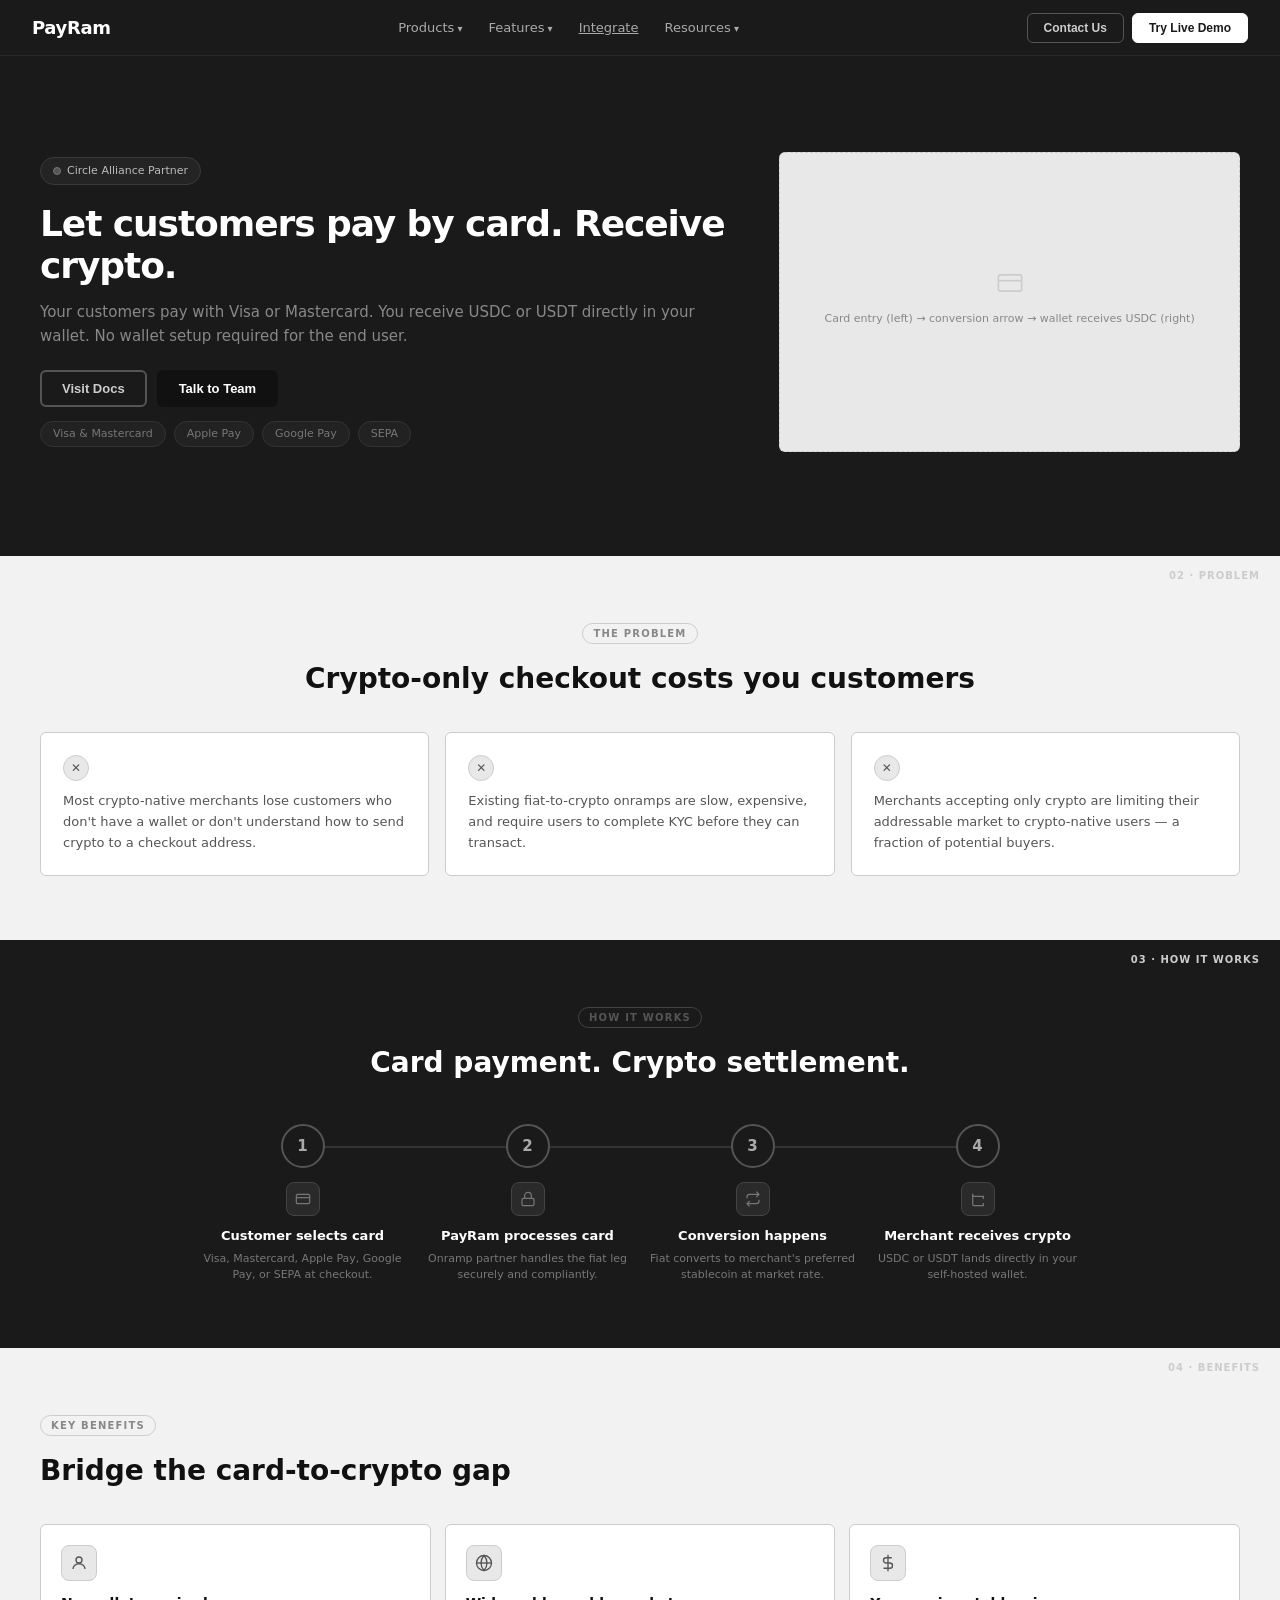
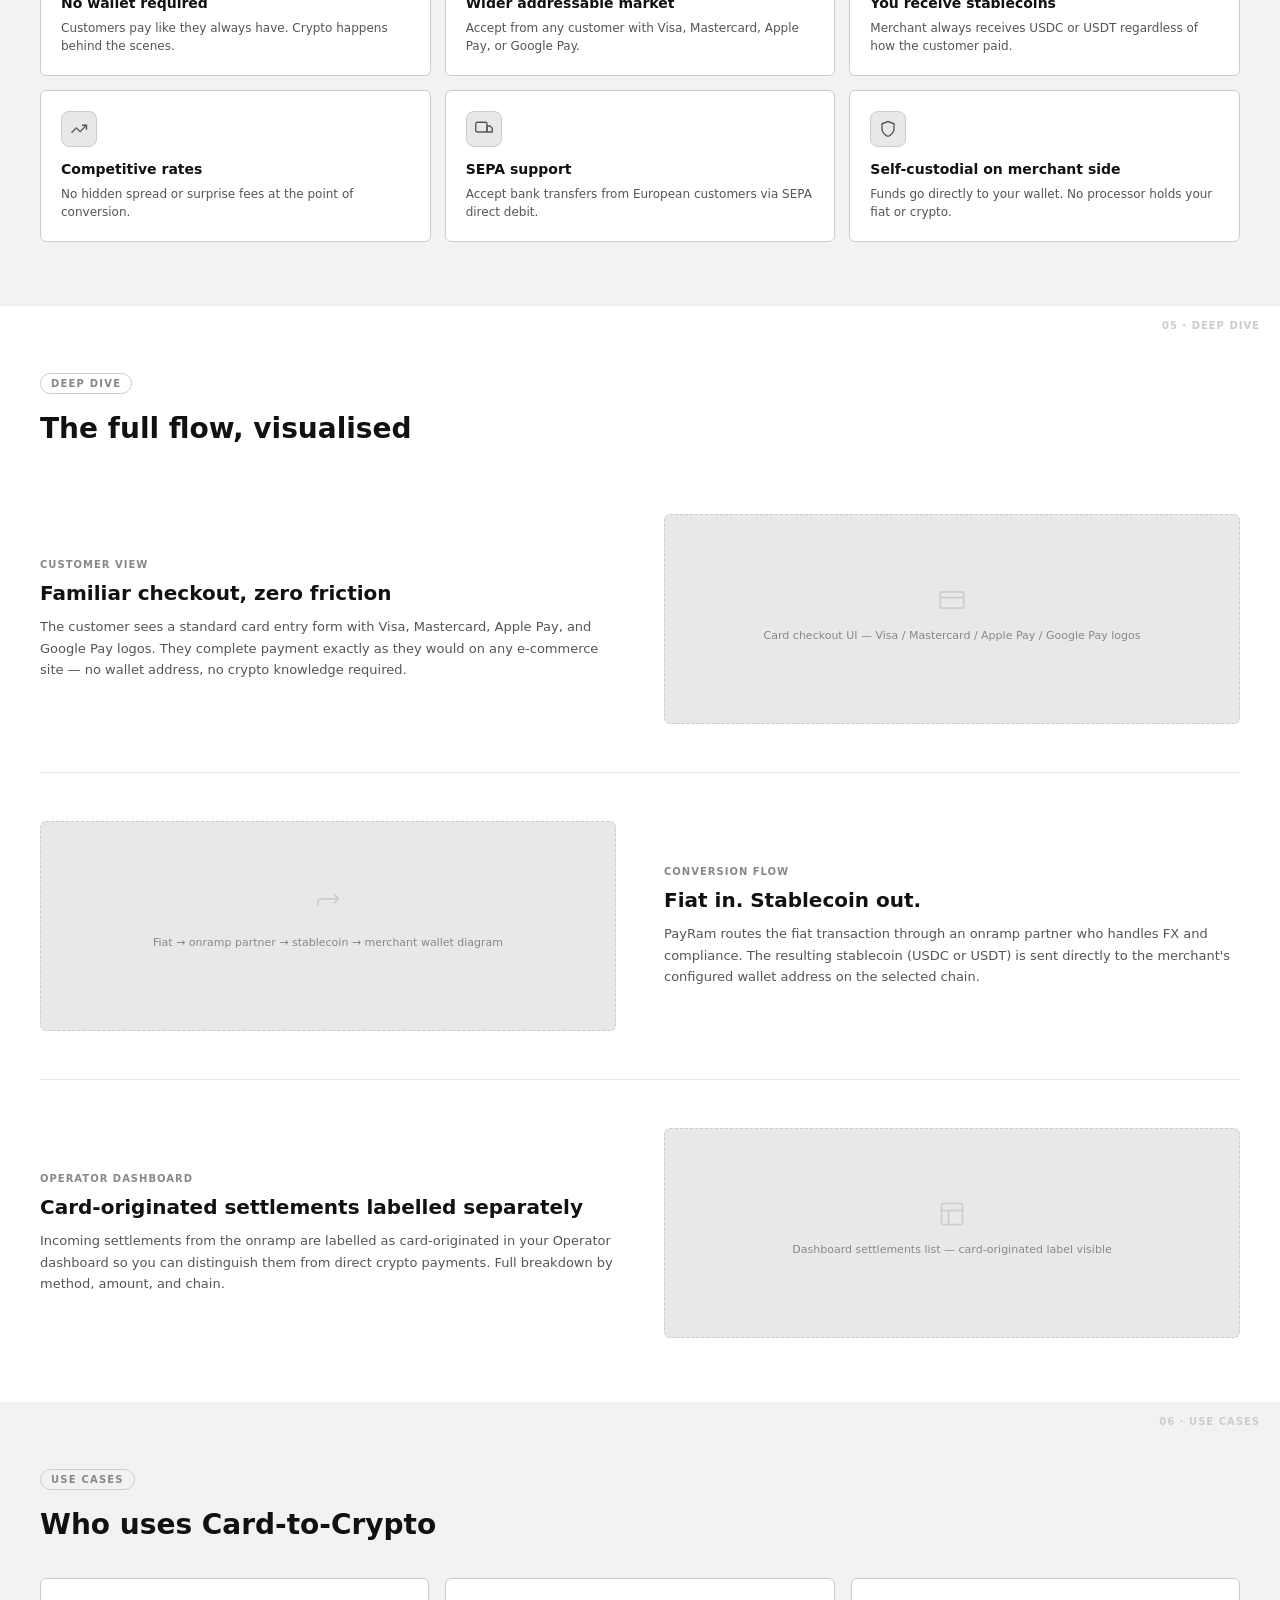
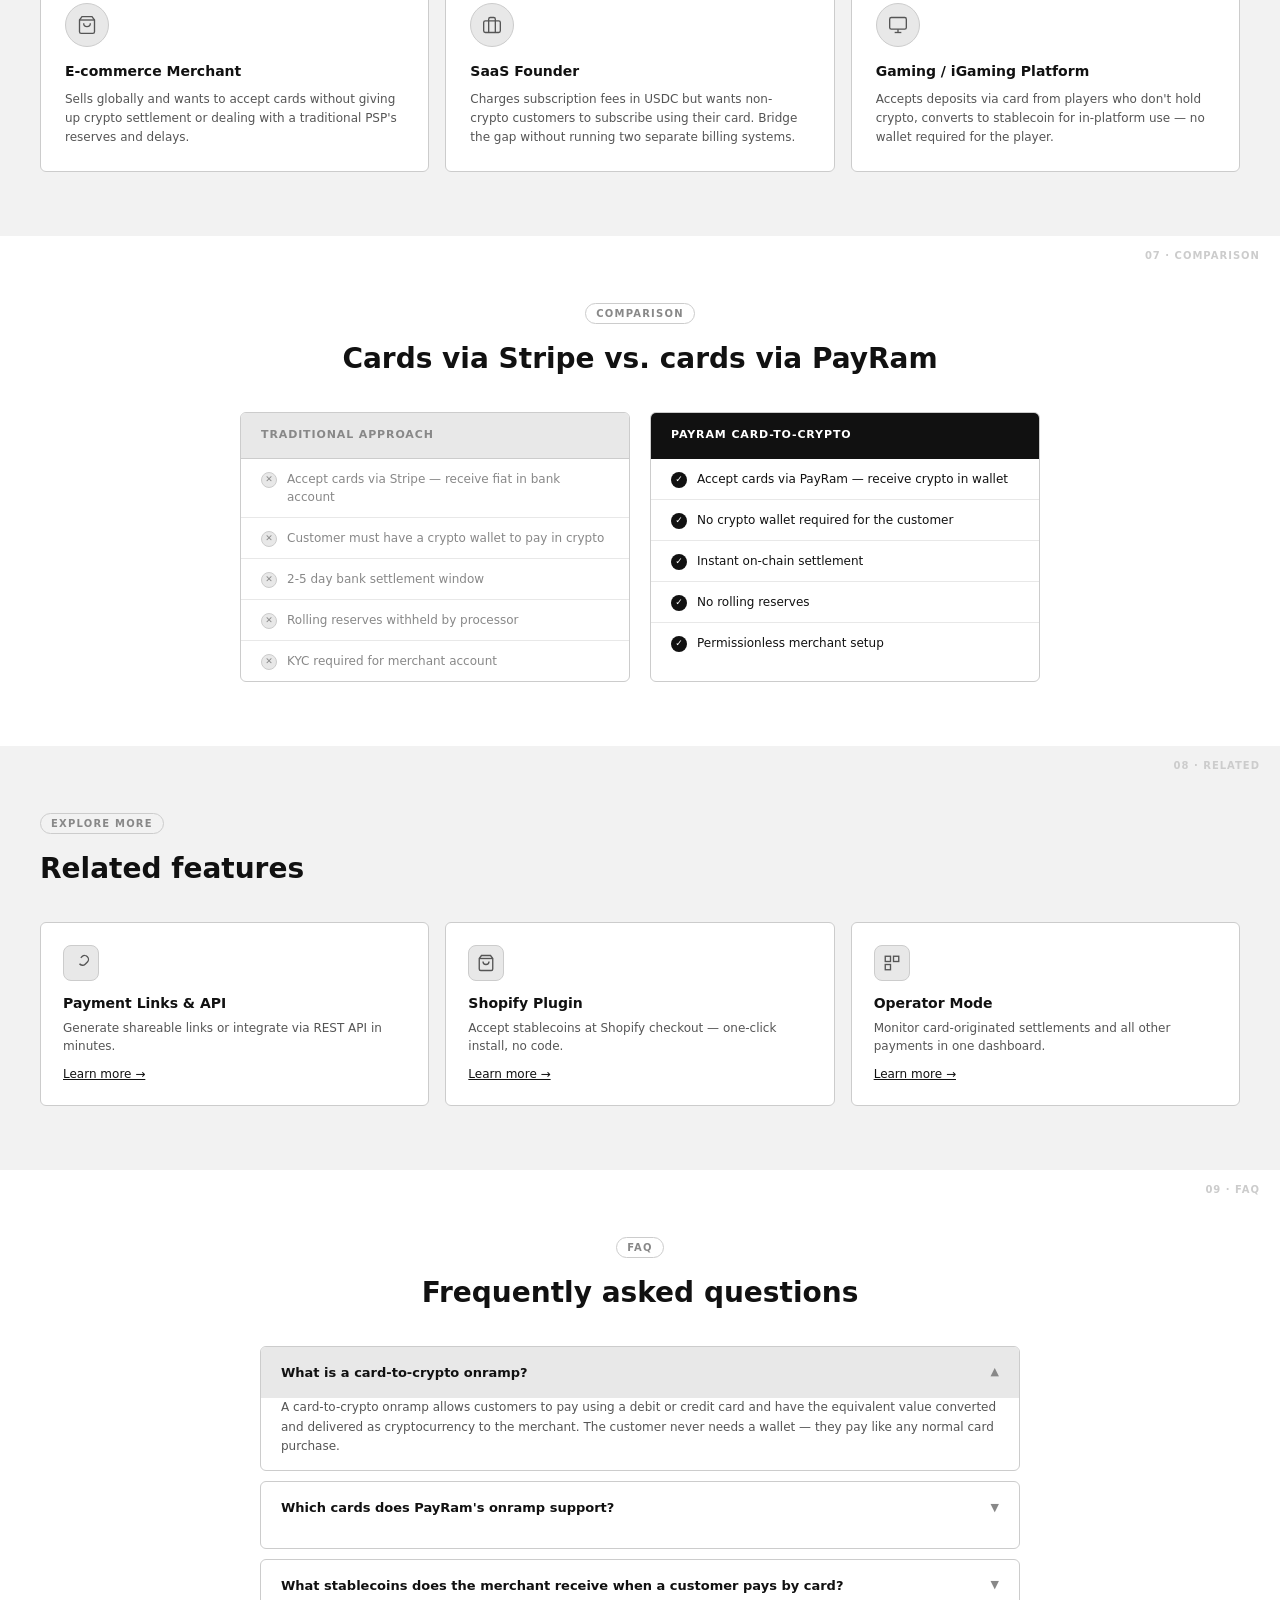
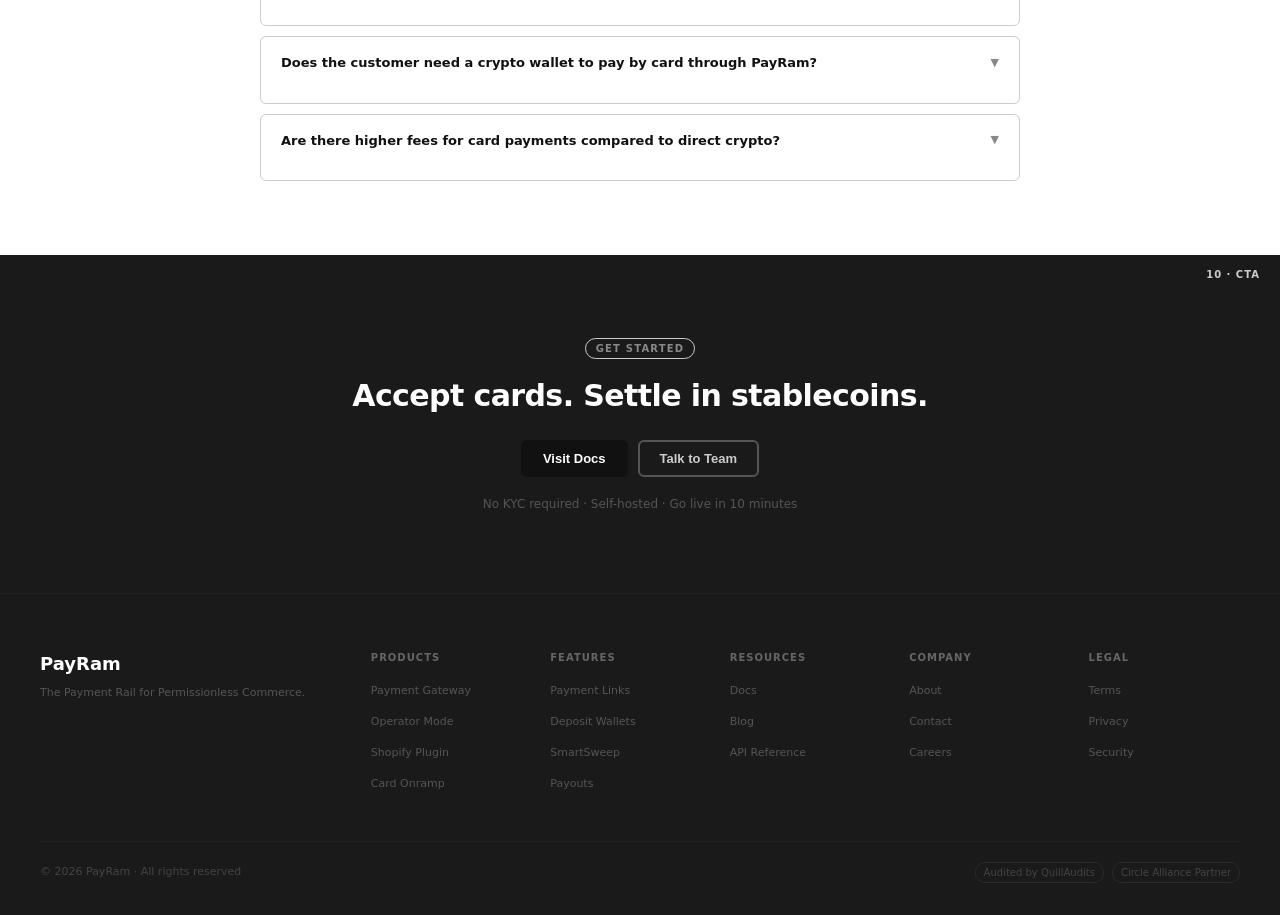
==== commit f8a763c5: "Link Integrate nav item to integrate.html across all pages Co-Authored-By: Claude Sonnet 4.6 <norepl" ====
--- a/card-to-crypto.html
+++ b/card-to-crypto.html
@@ -28,7 +28,7 @@
         <a href="payouts.html" class="nav-drop-link"><span class="ndl-icon"><svg viewBox="0 0 24 24"><line x1="22" y1="2" x2="11" y2="13"/><polygon points="22 2 15 22 11 13 2 9 22 2"/></svg></span>Payouts</a>
       </div>
     </div>
-    <span class="nav-link">Integrate</span>
+    <a href="integrate.html" class="nav-link">Integrate</a>
     <div class="nav-item">
       <span class="nav-link arr">Resources</span>
       <div class="nav-drop">
